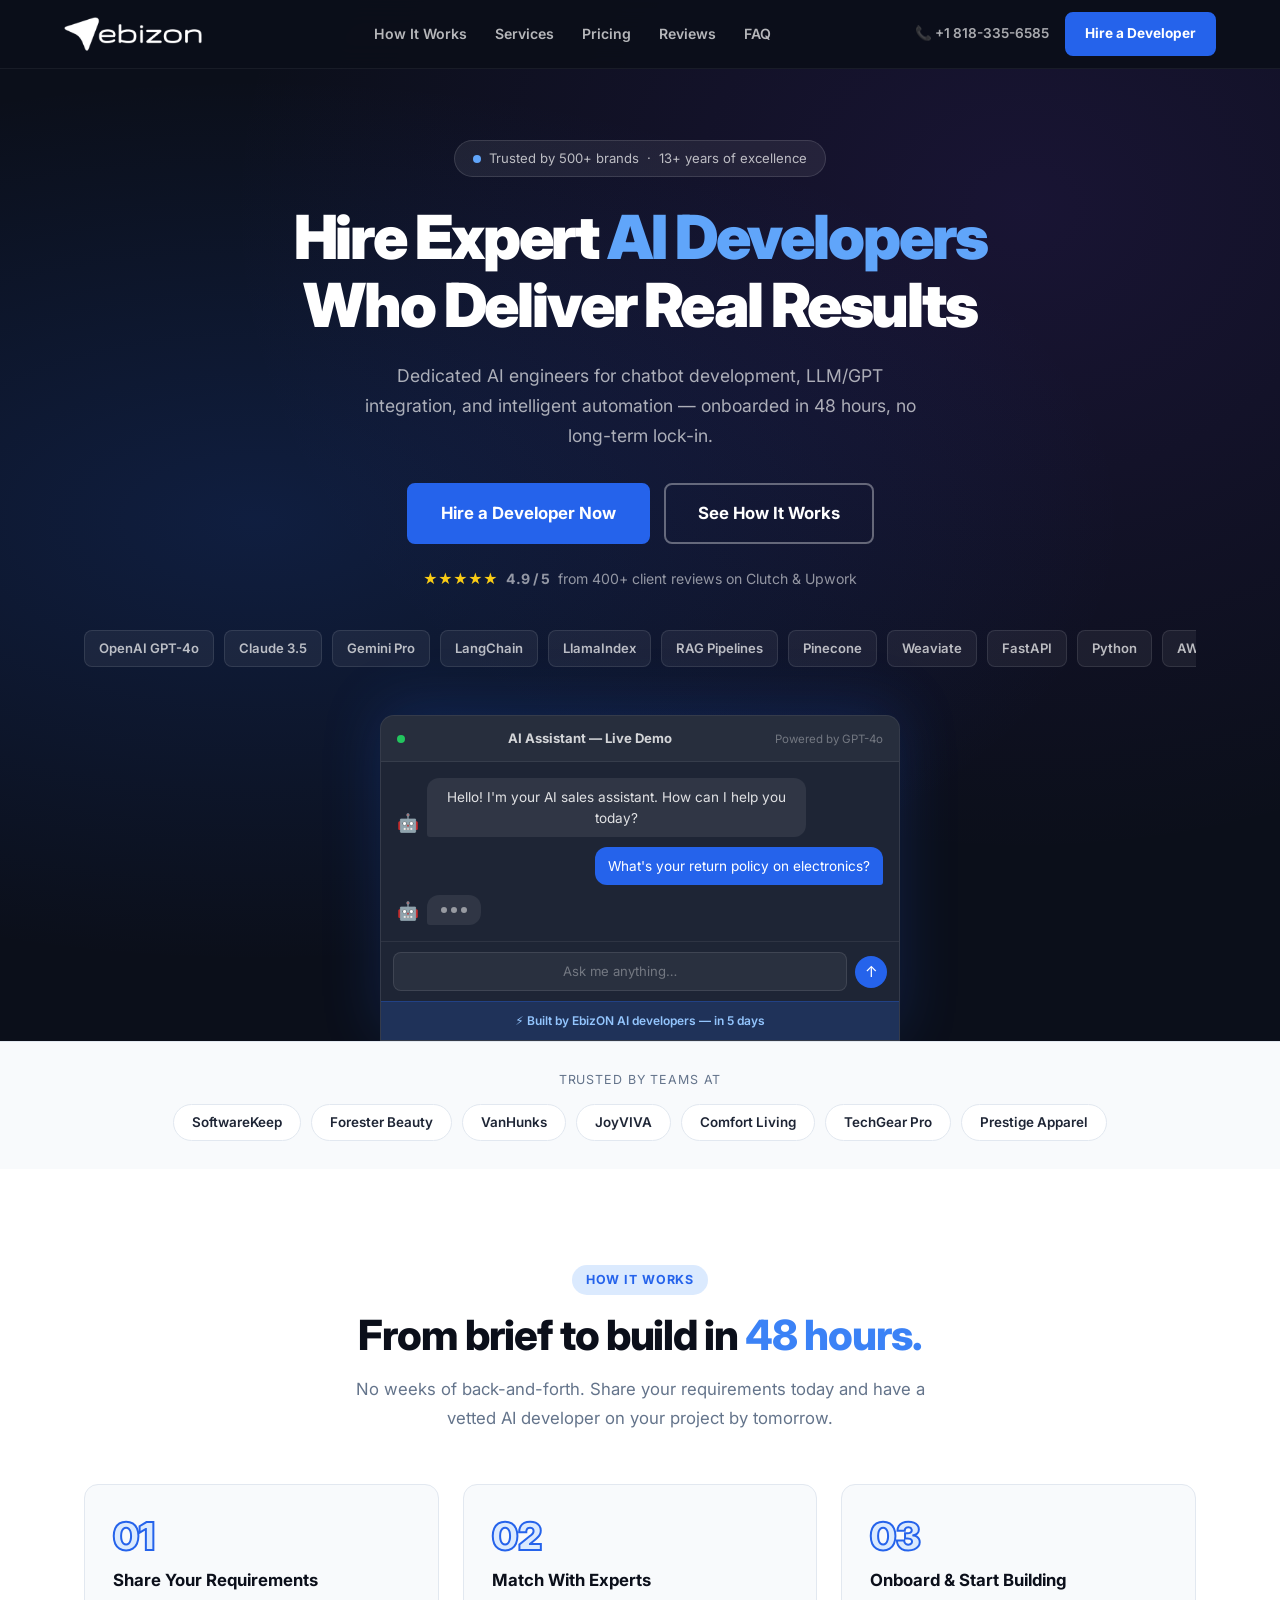
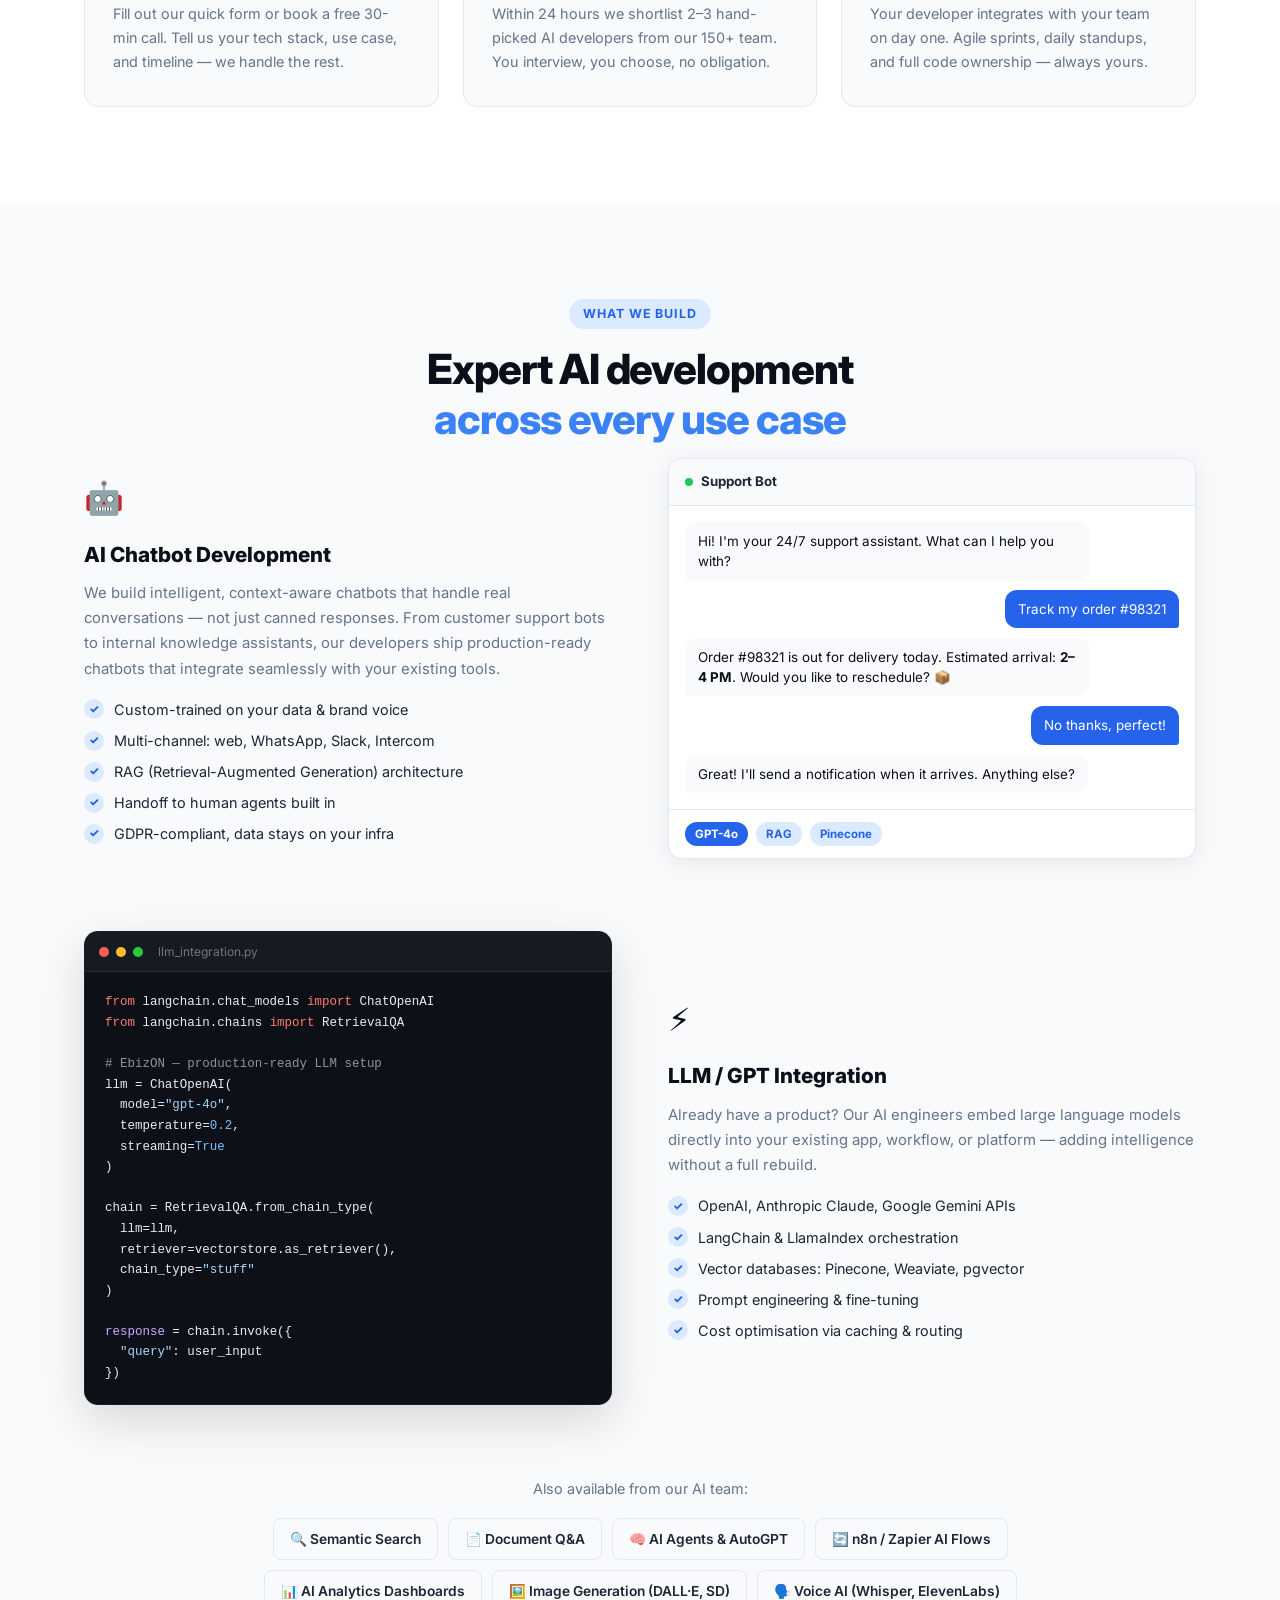
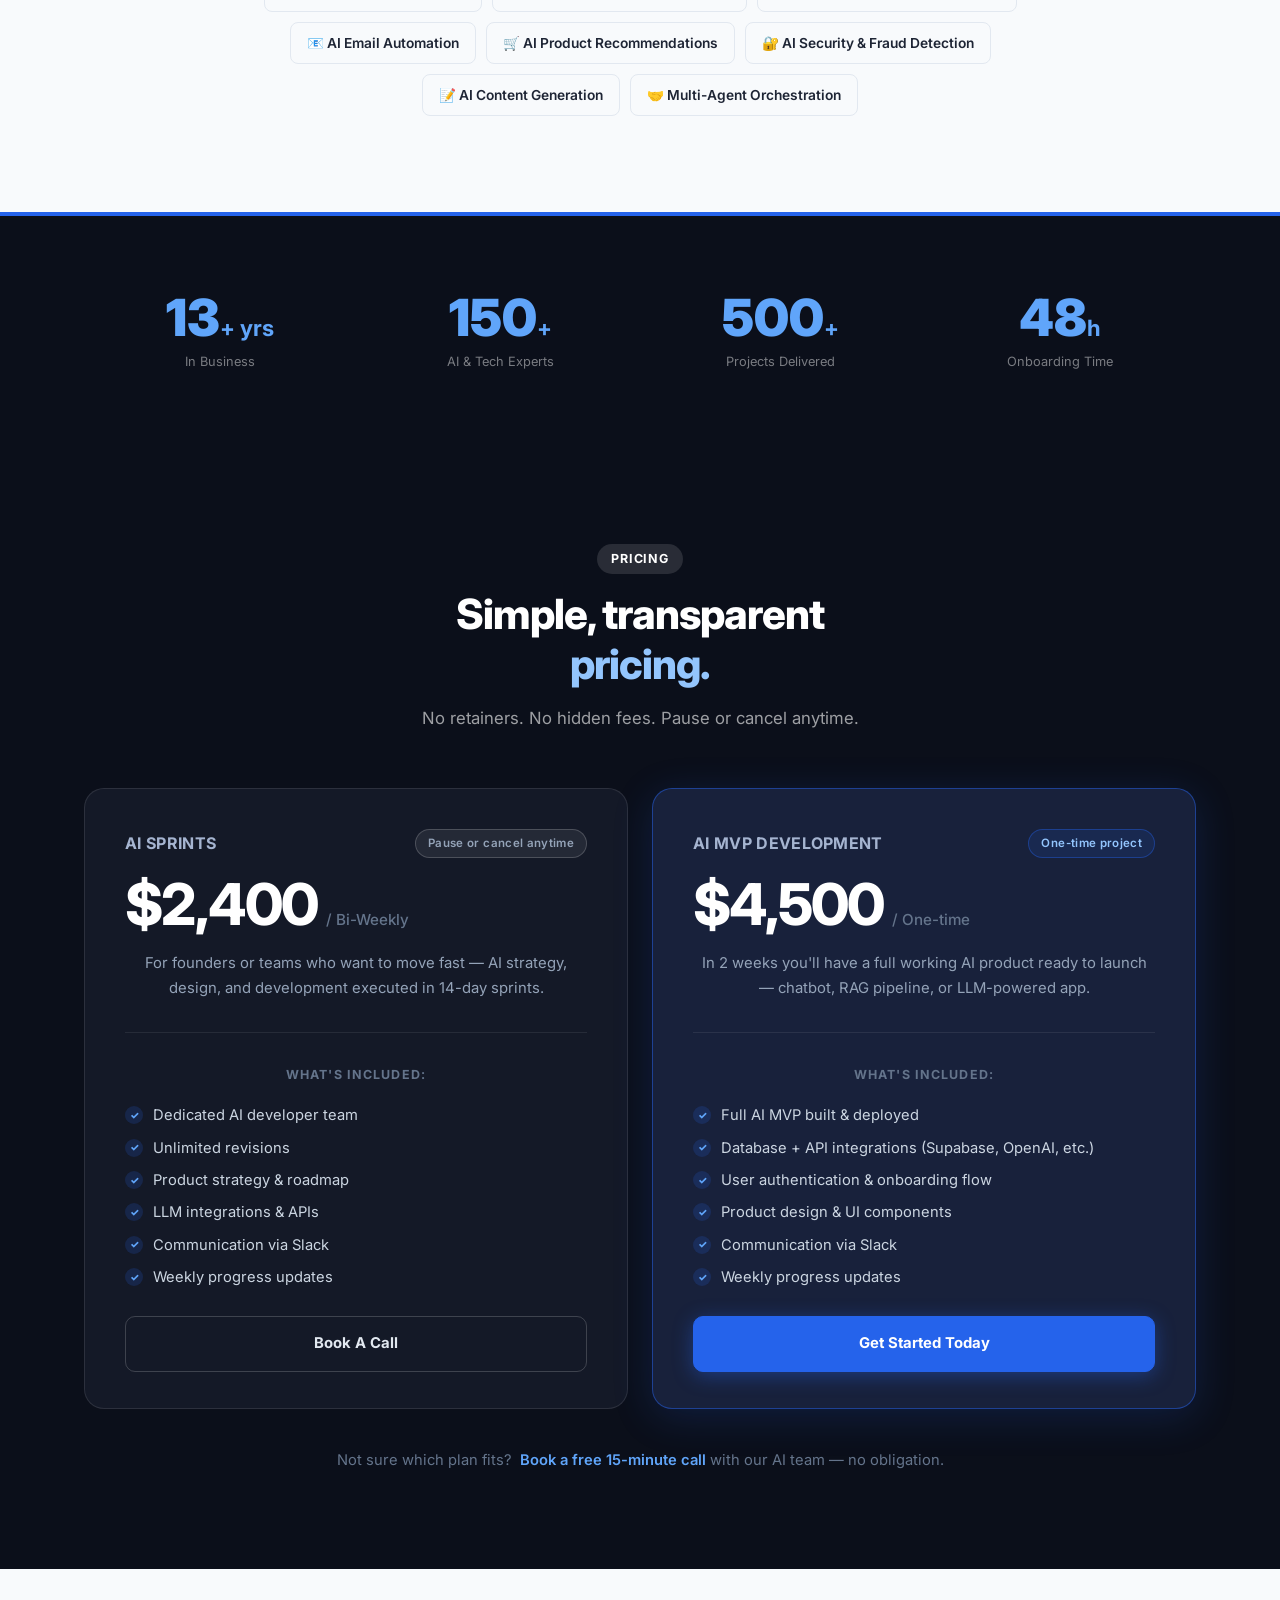
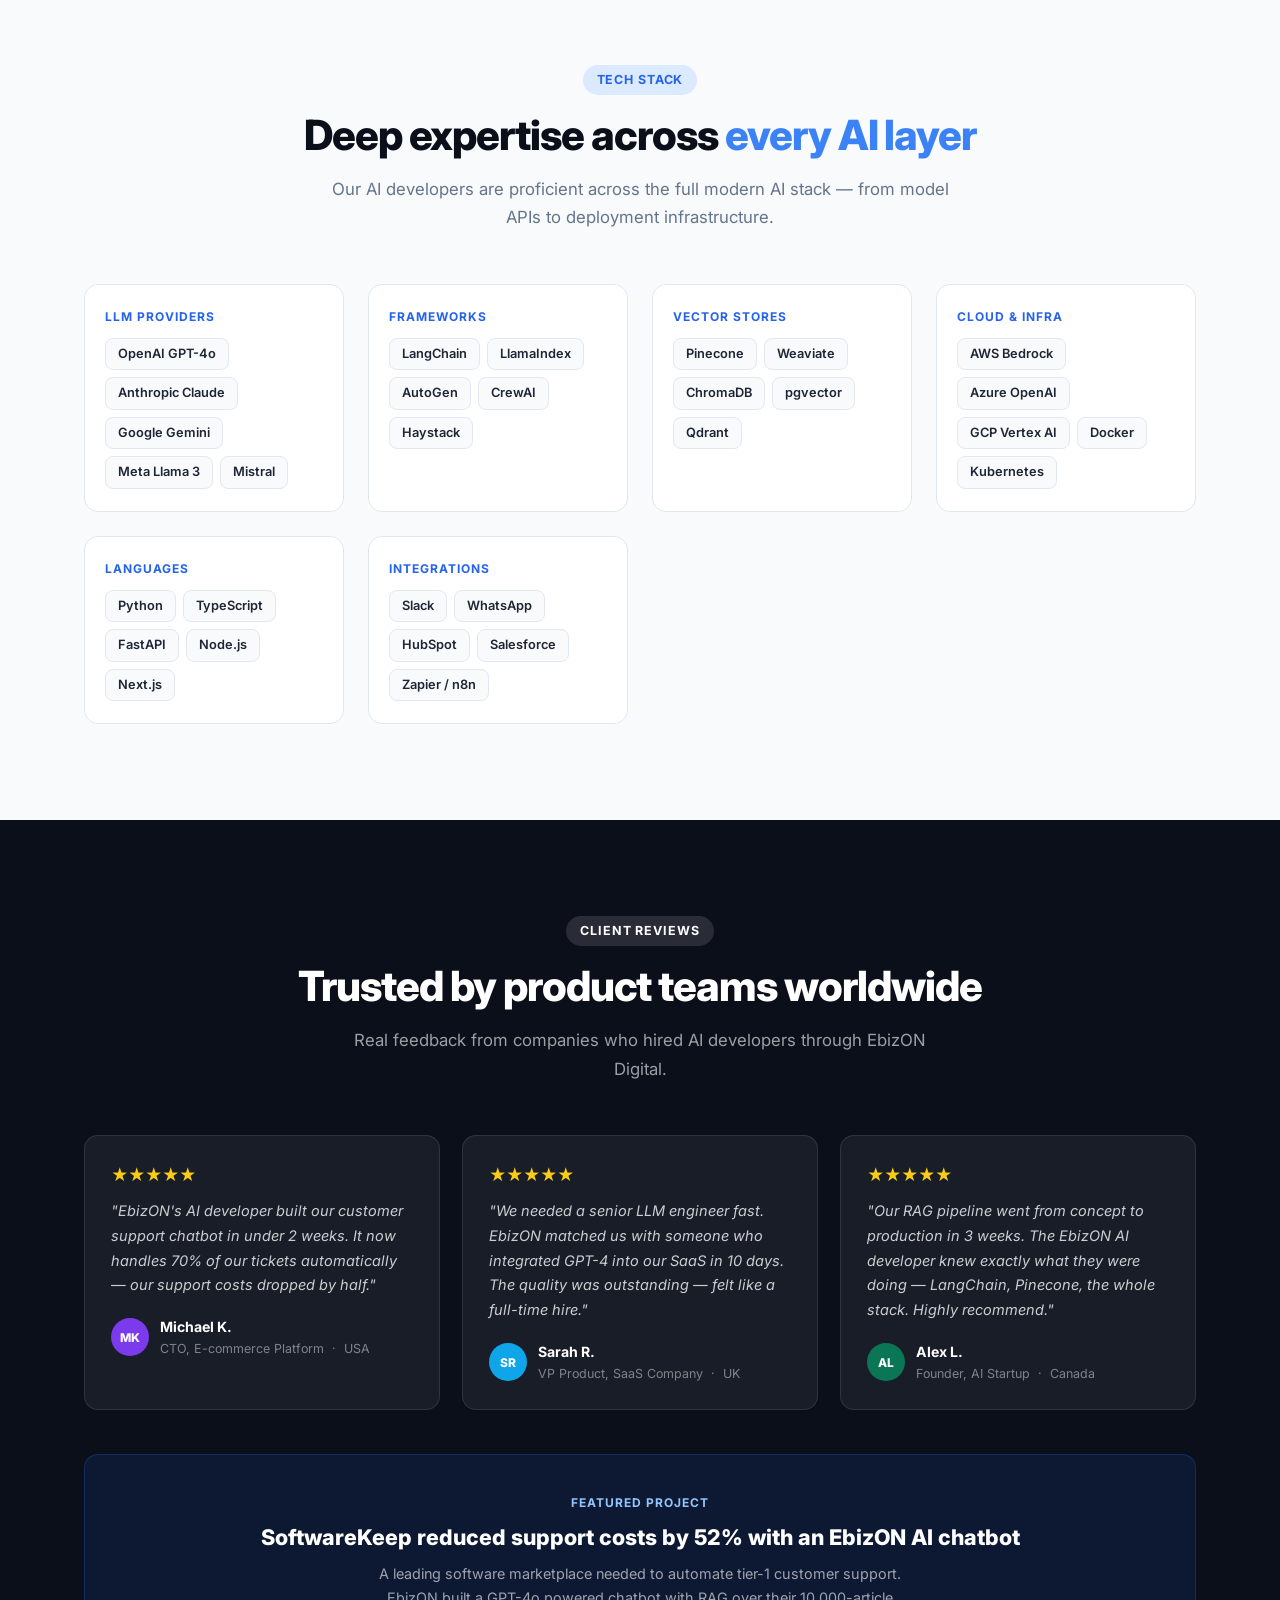
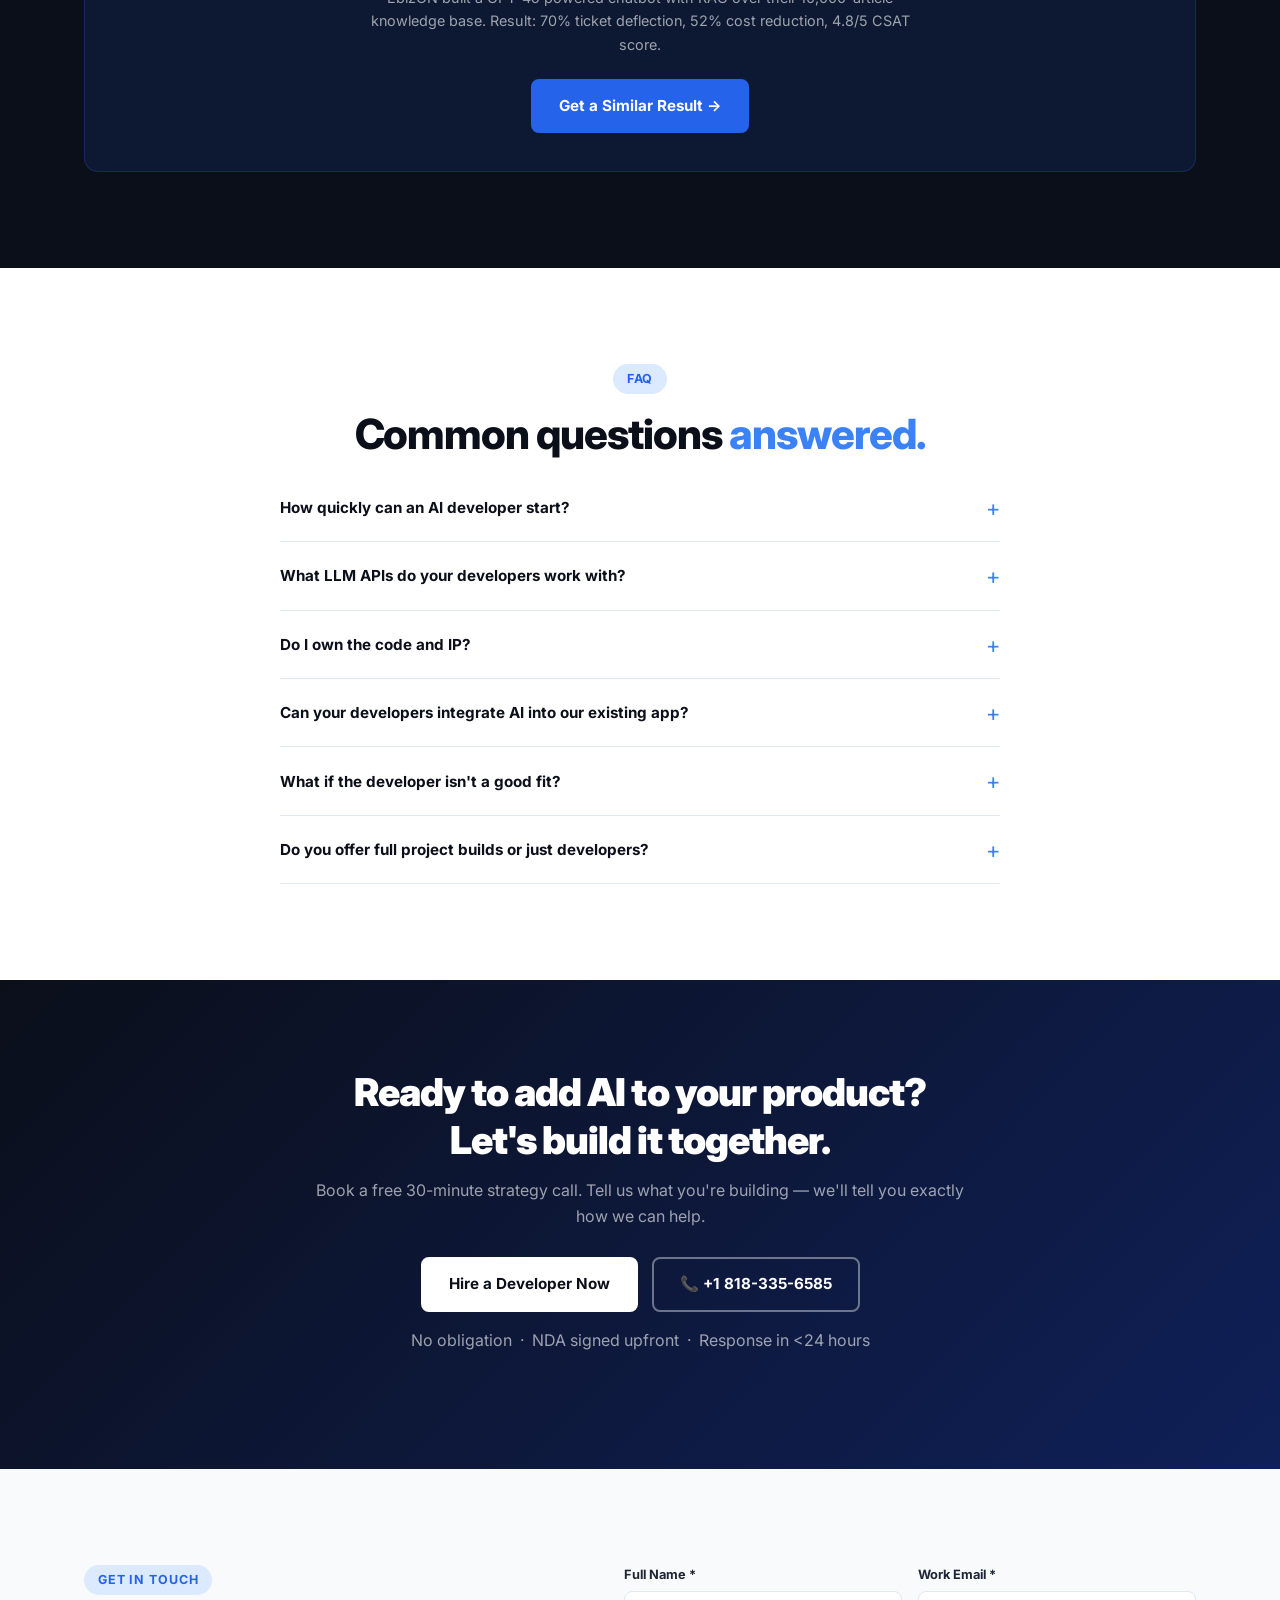
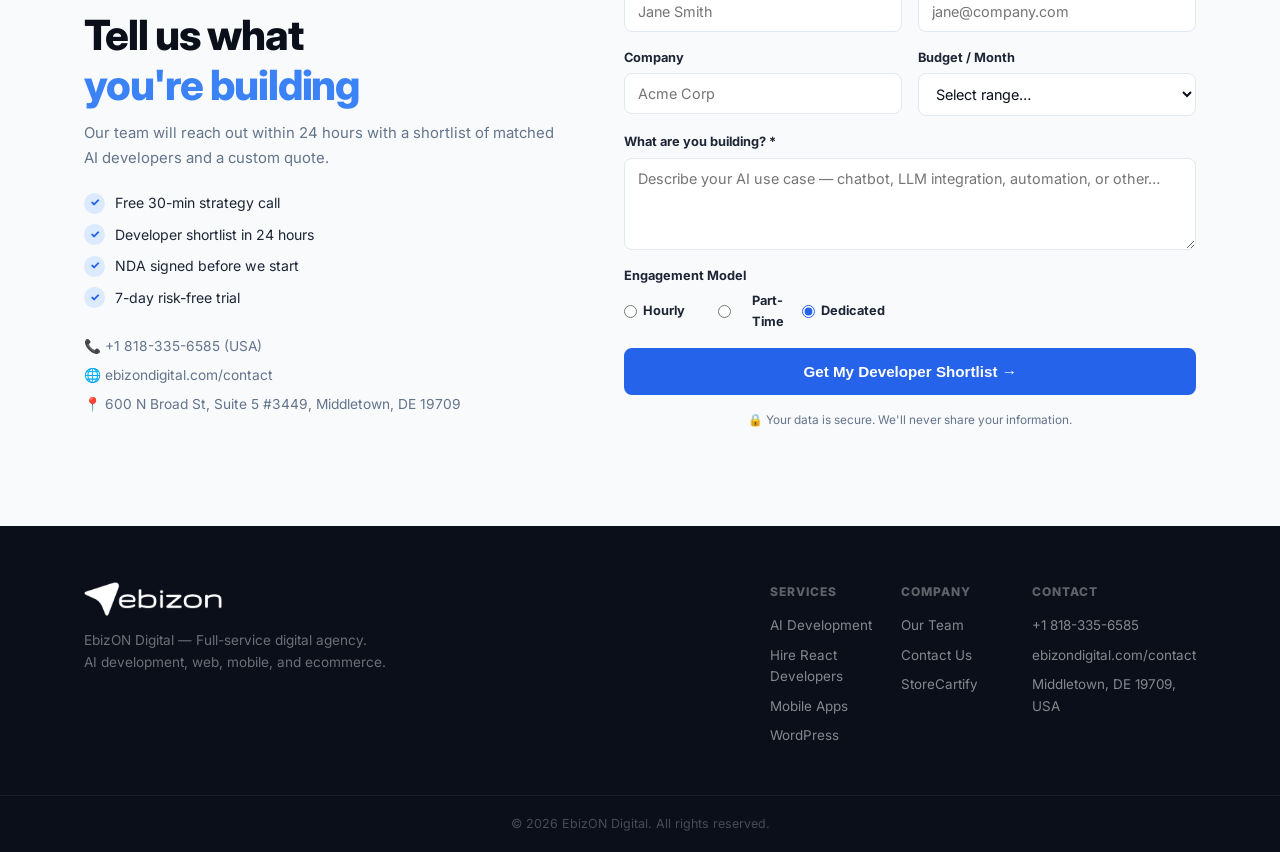
==== index.html @ eff64959 "first commit" ====
<!DOCTYPE html>
<html lang="en">
<head>

  <!-- Google Tag Manager -->
<script>(function(w,d,s,l,i){w[l]=w[l]||[];w[l].push({'gtm.start':
new Date().getTime(),event:'gtm.js'});var f=d.getElementsByTagName(s)[0],
j=d.createElement(s),dl=l!='dataLayer'?'&l='+l:'';j.async=true;j.src=
'https://www.googletagmanager.com/gtm.js?id='+i+dl;f.parentNode.insertBefore(j,f);
})(window,document,'script','dataLayer','GTM-TFRWGHP');</script>
<!-- End Google Tag Manager -->


  <meta charset="UTF-8" />
  <meta name="viewport" content="width=device-width, initial-scale=1.0" />
  <title>Hire AI Developer | EbizON Digital — Expert AI Chatbot & LLM Integration Teams</title>
  <meta name="description" content="Hire dedicated AI developers from EbizON Digital. Expert teams in AI chatbot development, LLM/GPT integration, OpenAI, Claude, and LangChain. 13+ years, 500+ projects." />
  <link rel="preconnect" href="https://fonts.googleapis.com" />
  <link rel="preconnect" href="https://fonts.gstatic.com" crossorigin />
  <link href="https://fonts.googleapis.com/css2?family=Inter:wght@400;500;600;700;800;900&display=swap" rel="stylesheet" />
  <link rel="stylesheet" href="style.css?v=5" />
</head>
<body>

  <!-- Google Tag Manager (noscript) -->
<noscript><iframe src="https://www.googletagmanager.com/ns.html?id=GTM-TFRWGHP"
height="0" width="0" style="display:none;visibility:hidden"></iframe></noscript>
<!-- End Google Tag Manager (noscript) -->

<!-- ══ NAVBAR ═══════════════════════════════════════════════════════════ -->
<header id="navbar">
  <div class="nav-inner">
    <a href="https://www.ebizondigital.com/" class="nav-logo">
      <img src="logo.webp" alt="EbizON Digital" class="logo-img logo-img-light" />
    </a>
    <nav id="navLinks" class="nav-links">
      <a href="#how-it-works">How It Works</a>
      <a href="#services">Services</a>
      <a href="#pricing">Pricing</a>
      <a href="#testimonials">Reviews</a>
      <a href="#faq">FAQ</a>
    </nav>
    <div class="nav-right">
      <a href="tel:+18183356585" class="nav-phone">📞 +1 818-335-6585</a>
      <a href="#contact" class="btn btn-primary btn-sm">Hire a Developer</a>
    </div>
    <button id="burger" class="burger" aria-label="Menu">
      <span></span><span></span><span></span>
    </button>
  </div>
</header>

<!-- ══ HERO ══════════════════════════════════════════════════════════════ -->
<section class="hero">
  <div class="hero-inner">
    <div class="eyebrow">
      <span class="eyebrow-dot"></span>
      Trusted by 500+ brands &nbsp;·&nbsp; 13+ years of excellence
    </div>
    <h1>Hire Expert <em>AI Developers</em><br>Who Deliver Real Results</h1>
    <p class="hero-sub">Dedicated AI engineers for chatbot development, LLM/GPT integration, and intelligent automation — onboarded in 48 hours, no long-term lock-in.</p>
    <div class="hero-ctas">
      <a href="#contact" class="btn btn-primary btn-lg">Hire a Developer Now</a>
      <a href="#how-it-works" class="btn btn-outline btn-lg">See How It Works</a>
    </div>
    <div class="hero-proof">
      <span class="stars">★★★★★</span>
      <strong>4.9 / 5</strong>
      <span>from 400+ client reviews on Clutch &amp; Upwork</span>
    </div>

    <!-- Tech stack ticker -->
    <div class="tech-ticker">
      <div class="ticker-track">
        <span class="tech-tag">OpenAI GPT-4o</span>
        <span class="tech-tag">Claude 3.5</span>
        <span class="tech-tag">Gemini Pro</span>
        <span class="tech-tag">LangChain</span>
        <span class="tech-tag">LlamaIndex</span>
        <span class="tech-tag">RAG Pipelines</span>
        <span class="tech-tag">Pinecone</span>
        <span class="tech-tag">Weaviate</span>
        <span class="tech-tag">FastAPI</span>
        <span class="tech-tag">Python</span>
        <span class="tech-tag">AWS Bedrock</span>
        <span class="tech-tag">Azure OpenAI</span>
        <!-- repeat -->
        <span class="tech-tag">OpenAI GPT-4o</span>
        <span class="tech-tag">Claude 3.5</span>
        <span class="tech-tag">Gemini Pro</span>
        <span class="tech-tag">LangChain</span>
        <span class="tech-tag">LlamaIndex</span>
        <span class="tech-tag">RAG Pipelines</span>
        <span class="tech-tag">Pinecone</span>
        <span class="tech-tag">Weaviate</span>
        <span class="tech-tag">FastAPI</span>
        <span class="tech-tag">Python</span>
        <span class="tech-tag">AWS Bedrock</span>
        <span class="tech-tag">Azure OpenAI</span>
      </div>
    </div>

    <!-- AI chat preview card -->
    <div class="hero-card-wrap">
      <div class="hero-card">
        <div class="card-header">
          <span class="card-dot online"></span>
          <span class="card-title">AI Assistant — Live Demo</span>
          <span class="card-status">Powered by GPT-4o</span>
        </div>
        <div class="card-msgs">
          <div class="msg bot">
            <div class="msg-av">🤖</div>
            <div class="msg-bubble">Hello! I'm your AI sales assistant. How can I help you today?</div>
          </div>
          <div class="msg user">
            <div class="msg-bubble">What's your return policy on electronics?</div>
          </div>
          <div class="msg bot">
            <div class="msg-av">🤖</div>
            <div class="msg-bubble typing">
              <span></span><span></span><span></span>
            </div>
          </div>
        </div>
        <div class="card-input">
          <div class="card-input-field">Ask me anything…</div>
          <button class="card-send">↑</button>
        </div>
        <div class="card-badge">⚡ Built by EbizON AI developers — in 5 days</div>
      </div>
    </div>
  </div>
</section>

<!-- ══ TRUST BAR ═════════════════════════════════════════════════════════ -->
<section class="trust-bar">
  <div class="trust-inner">
    <p class="trust-label">Trusted by teams at</p>
    <div class="trust-logos">
      <span class="logo-pill">SoftwareKeep</span>
      <span class="logo-pill">Forester Beauty</span>
      <span class="logo-pill">VanHunks</span>
      <span class="logo-pill">JoyVIVA</span>
      <span class="logo-pill">Comfort Living</span>
      <span class="logo-pill">TechGear Pro</span>
      <span class="logo-pill">Prestige Apparel</span>
    </div>
  </div>
</section>

<!-- ══ HOW IT WORKS ═══════════════════════════════════════════════════════ -->
<section class="section bg-white" id="how-it-works">
  <div class="section-inner">
    <span class="pill">How It Works</span>
    <h2>From brief to build in <em>48 hours.</em></h2>
    <p class="section-sub">No weeks of back-and-forth. Share your requirements today and have a vetted AI developer on your project by tomorrow.</p>
    <div class="steps">
      <div class="step-card">
        <div class="step-num">01</div>
        <h3>Share Your Requirements</h3>
        <p>Fill out our quick form or book a free 30-min call. Tell us your tech stack, use case, and timeline — we handle the rest.</p>
      </div>
      <div class="step-card">
        <div class="step-num">02</div>
        <h3>Match With Experts</h3>
        <p>Within 24 hours we shortlist 2–3 hand-picked AI developers from our 150+ team. You interview, you choose, no obligation.</p>
      </div>
      <div class="step-card">
        <div class="step-num">03</div>
        <h3>Onboard &amp; Start Building</h3>
        <p>Your developer integrates with your team on day one. Agile sprints, daily standups, and full code ownership — always yours.</p>
      </div>
    </div>
  </div>
</section>

<!-- ══ SERVICES ════════════════════════════════════════════════════════════ -->
<section class="section bg-gray" id="services">
  <div class="section-inner">
    <span class="pill">What We Build</span>
    <h2>Expert AI development<br><em>across every use case</em></h2>

    <!-- Service 1: Chatbot -->
    <div class="feat-split">
      <div class="feat-text">
        <div class="feat-icon-wrap">🤖</div>
        <h3>AI Chatbot Development</h3>
        <p>We build intelligent, context-aware chatbots that handle real conversations — not just canned responses. From customer support bots to internal knowledge assistants, our developers ship production-ready chatbots that integrate seamlessly with your existing tools.</p>
        <ul class="feat-list">
          <li>Custom-trained on your data &amp; brand voice</li>
          <li>Multi-channel: web, WhatsApp, Slack, Intercom</li>
          <li>RAG (Retrieval-Augmented Generation) architecture</li>
          <li>Handoff to human agents built in</li>
          <li>GDPR-compliant, data stays on your infra</li>
        </ul>
      </div>
      <div class="feat-visual">
        <div class="fv-chat">
          <div class="fv-chat-header">
            <span class="fv-online"></span> Support Bot
          </div>
          <div class="fv-chat-body">
            <div class="fv-msg bot-msg">Hi! I'm your 24/7 support assistant. What can I help you with?</div>
            <div class="fv-msg user-msg">Track my order #98321</div>
            <div class="fv-msg bot-msg">Order #98321 is out for delivery today. Estimated arrival: <strong>2–4 PM</strong>. Would you like to reschedule? 📦</div>
            <div class="fv-msg user-msg">No thanks, perfect!</div>
            <div class="fv-msg bot-msg">Great! I'll send a notification when it arrives. Anything else?</div>
          </div>
          <div class="fv-chat-tags">
            <span class="fv-tag blue">GPT-4o</span>
            <span class="fv-tag">RAG</span>
            <span class="fv-tag">Pinecone</span>
          </div>
        </div>
      </div>
    </div>

    <!-- Service 2: LLM Integration -->
    <div class="feat-split feat-split-rev">
      <div class="feat-visual">
        <div class="fv-code">
          <div class="fv-code-header">
            <span class="fv-dot r"></span>
            <span class="fv-dot y"></span>
            <span class="fv-dot g"></span>
            <span class="fv-code-file">llm_integration.py</span>
          </div>
          <pre class="fv-pre"><span class="tok-kw">from</span> langchain.chat_models <span class="tok-kw">import</span> ChatOpenAI
<span class="tok-kw">from</span> langchain.chains <span class="tok-kw">import</span> RetrievalQA

<span class="tok-cm"># EbizON — production-ready LLM setup</span>
llm = ChatOpenAI(
  model=<span class="tok-str">"gpt-4o"</span>,
  temperature=<span class="tok-num">0.2</span>,
  streaming=<span class="tok-bool">True</span>
)

chain = RetrievalQA.from_chain_type(
  llm=llm,
  retriever=vectorstore.as_retriever(),
  chain_type=<span class="tok-str">"stuff"</span>
)

<span class="tok-fn">response</span> = chain.invoke({
  <span class="tok-str">"query"</span>: user_input
})</pre>
        </div>
      </div>
      <div class="feat-text">
        <div class="feat-icon-wrap">⚡</div>
        <h3>LLM / GPT Integration</h3>
        <p>Already have a product? Our AI engineers embed large language models directly into your existing app, workflow, or platform — adding intelligence without a full rebuild.</p>
        <ul class="feat-list">
          <li>OpenAI, Anthropic Claude, Google Gemini APIs</li>
          <li>LangChain &amp; LlamaIndex orchestration</li>
          <li>Vector databases: Pinecone, Weaviate, pgvector</li>
          <li>Prompt engineering &amp; fine-tuning</li>
          <li>Cost optimisation via caching &amp; routing</li>
        </ul>
      </div>
    </div>

    <!-- Additional capabilities chips -->
    <div class="section-inner-narrow" style="text-align:center;margin-top:16px;">
      <p style="color:var(--muted);font-size:.9rem;margin-bottom:18px;">Also available from our AI team:</p>
      <div class="chips">
        <span class="chip">🔍 Semantic Search</span>
        <span class="chip">📄 Document Q&amp;A</span>
        <span class="chip">🧠 AI Agents &amp; AutoGPT</span>
        <span class="chip">🔄 n8n / Zapier AI Flows</span>
        <span class="chip">📊 AI Analytics Dashboards</span>
        <span class="chip">🖼️ Image Generation (DALL·E, SD)</span>
        <span class="chip">🗣️ Voice AI (Whisper, ElevenLabs)</span>
        <span class="chip">📧 AI Email Automation</span>
        <span class="chip">🛒 AI Product Recommendations</span>
        <span class="chip">🔐 AI Security &amp; Fraud Detection</span>
        <span class="chip">📝 AI Content Generation</span>
        <span class="chip">🤝 Multi-Agent Orchestration</span>
      </div>
    </div>
  </div>
</section>

<!-- ══ STATS ══════════════════════════════════════════════════════════════ -->
<section class="stats-band">
  <div class="stats-inner">
    <div class="stat-item">
      <span class="stat-n" data-target="13">0</span><span class="stat-s">+ yrs</span>
      <span class="stat-l">In Business</span>
    </div>
    <div class="stat-item">
      <span class="stat-n" data-target="150">0</span><span class="stat-s">+</span>
      <span class="stat-l">AI &amp; Tech Experts</span>
    </div>
    <div class="stat-item">
      <span class="stat-n" data-target="500">0</span><span class="stat-s">+</span>
      <span class="stat-l">Projects Delivered</span>
    </div>
    <div class="stat-item">
      <span class="stat-n" data-target="48">0</span><span class="stat-s">h</span>
      <span class="stat-l">Onboarding Time</span>
    </div>
  </div>
</section>

<!-- ══ PRICING ══════════════════════════════════════════════════════════════ -->
<section class="section bg-dark" id="pricing">
  <div class="section-inner">
    <span class="pill pill-dark">Pricing</span>
    <h2 class="light">Simple, transparent<br><em>pricing.</em></h2>
    <p class="section-sub light">No retainers. No hidden fees. Pause or cancel anytime.</p>

    <div class="creme-pricing">

      <!-- Card 1: Sprints -->
      <div class="creme-card">
        <div class="creme-card-top">
          <div class="creme-plan-meta">
            <span class="creme-plan-name">AI Sprints</span>
            <span class="creme-pause-badge">Pause or cancel anytime</span>
          </div>
          <div class="creme-price-row">
            <span class="creme-price">$2,400</span>
            <span class="creme-period">/ Bi-Weekly</span>
          </div>
          <p class="creme-desc">For founders or teams who want to move fast — AI strategy, design, and development executed in 14-day sprints.</p>
        </div>
        <div class="creme-divider"></div>
        <div class="creme-card-bottom">
          <p class="creme-includes">What's included:</p>
          <ul class="creme-perks">
            <li>Dedicated AI developer team</li>
            <li>Unlimited revisions</li>
            <li>Product strategy &amp; roadmap</li>
            <li>LLM integrations &amp; APIs</li>
            <li>Communication via Slack</li>
            <li>Weekly progress updates</li>
          </ul>
          <a href="#contact" class="creme-btn">Book A Call</a>
        </div>
      </div>

      <!-- Card 2: MVP Development -->
      <div class="creme-card creme-card-featured">
        <div class="creme-card-top">
          <div class="creme-plan-meta">
            <span class="creme-plan-name">AI MVP Development</span>
            <span class="creme-pause-badge creme-pause-light">One-time project</span>
          </div>
          <div class="creme-price-row">
            <span class="creme-price">$4,500</span>
            <span class="creme-period">/ One-time</span>
          </div>
          <p class="creme-desc">In 2 weeks you'll have a full working AI product ready to launch — chatbot, RAG pipeline, or LLM-powered app.</p>
        </div>
        <div class="creme-divider"></div>
        <div class="creme-card-bottom">
          <p class="creme-includes">What's included:</p>
          <ul class="creme-perks">
            <li>Full AI MVP built &amp; deployed</li>
            <li>Database + API integrations (Supabase, OpenAI, etc.)</li>
            <li>User authentication &amp; onboarding flow</li>
            <li>Product design &amp; UI components</li>
            <li>Communication via Slack</li>
            <li>Weekly progress updates</li>
          </ul>
          <a href="#contact" class="creme-btn creme-btn-primary">Get Started Today</a>
        </div>
      </div>

    </div>

    <!-- Free call CTA -->
    <div class="creme-consult">
      <p>Not sure which plan fits? &nbsp;<a href="#contact">Book a free 15-minute call</a> with our AI team — no obligation.</p>
    </div>
  </div>
</section>

<!-- ══ TECH STACK ══════════════════════════════════════════════════════════ -->
<section class="section bg-gray">
  <div class="section-inner">
    <span class="pill">Tech Stack</span>
    <h2>Deep expertise across <em>every AI layer</em></h2>
    <p class="section-sub">Our AI developers are proficient across the full modern AI stack — from model APIs to deployment infrastructure.</p>
    <div class="stack-grid">
      <div class="stack-group">
        <div class="stack-label">LLM Providers</div>
        <div class="stack-tags">
          <span class="stack-tag">OpenAI GPT-4o</span>
          <span class="stack-tag">Anthropic Claude</span>
          <span class="stack-tag">Google Gemini</span>
          <span class="stack-tag">Meta Llama 3</span>
          <span class="stack-tag">Mistral</span>
        </div>
      </div>
      <div class="stack-group">
        <div class="stack-label">Frameworks</div>
        <div class="stack-tags">
          <span class="stack-tag">LangChain</span>
          <span class="stack-tag">LlamaIndex</span>
          <span class="stack-tag">AutoGen</span>
          <span class="stack-tag">CrewAI</span>
          <span class="stack-tag">Haystack</span>
        </div>
      </div>
      <div class="stack-group">
        <div class="stack-label">Vector Stores</div>
        <div class="stack-tags">
          <span class="stack-tag">Pinecone</span>
          <span class="stack-tag">Weaviate</span>
          <span class="stack-tag">ChromaDB</span>
          <span class="stack-tag">pgvector</span>
          <span class="stack-tag">Qdrant</span>
        </div>
      </div>
      <div class="stack-group">
        <div class="stack-label">Cloud & Infra</div>
        <div class="stack-tags">
          <span class="stack-tag">AWS Bedrock</span>
          <span class="stack-tag">Azure OpenAI</span>
          <span class="stack-tag">GCP Vertex AI</span>
          <span class="stack-tag">Docker</span>
          <span class="stack-tag">Kubernetes</span>
        </div>
      </div>
      <div class="stack-group">
        <div class="stack-label">Languages</div>
        <div class="stack-tags">
          <span class="stack-tag">Python</span>
          <span class="stack-tag">TypeScript</span>
          <span class="stack-tag">FastAPI</span>
          <span class="stack-tag">Node.js</span>
          <span class="stack-tag">Next.js</span>
        </div>
      </div>
      <div class="stack-group">
        <div class="stack-label">Integrations</div>
        <div class="stack-tags">
          <span class="stack-tag">Slack</span>
          <span class="stack-tag">WhatsApp</span>
          <span class="stack-tag">HubSpot</span>
          <span class="stack-tag">Salesforce</span>
          <span class="stack-tag">Zapier / n8n</span>
        </div>
      </div>
    </div>
  </div>
</section>

<!-- ══ TESTIMONIALS ════════════════════════════════════════════════════════ -->
<section class="section bg-dark" id="testimonials">
  <div class="section-inner">
    <span class="pill pill-dark">Client Reviews</span>
    <h2 class="light">Trusted by product teams worldwide</h2>
    <p class="section-sub light">Real feedback from companies who hired AI developers through EbizON Digital.</p>

    <div class="testis">
      <div class="testi-card">
        <div class="testi-stars">★★★★★</div>
        <p>"EbizON's AI developer built our customer support chatbot in under 2 weeks. It now handles 70% of our tickets automatically — our support costs dropped by half."</p>
        <div class="testi-author">
          <div class="testi-av" style="background:#7c3aed">MK</div>
          <div>
            <strong>Michael K.</strong>
            <span>CTO, E-commerce Platform &nbsp;·&nbsp; USA</span>
          </div>
        </div>
      </div>
      <div class="testi-card">
        <div class="testi-stars">★★★★★</div>
        <p>"We needed a senior LLM engineer fast. EbizON matched us with someone who integrated GPT-4 into our SaaS in 10 days. The quality was outstanding — felt like a full-time hire."</p>
        <div class="testi-author">
          <div class="testi-av" style="background:#0ea5e9">SR</div>
          <div>
            <strong>Sarah R.</strong>
            <span>VP Product, SaaS Company &nbsp;·&nbsp; UK</span>
          </div>
        </div>
      </div>
      <div class="testi-card">
        <div class="testi-stars">★★★★★</div>
        <p>"Our RAG pipeline went from concept to production in 3 weeks. The EbizON AI developer knew exactly what they were doing — LangChain, Pinecone, the whole stack. Highly recommend."</p>
        <div class="testi-author">
          <div class="testi-av" style="background:#0a7655">AL</div>
          <div>
            <strong>Alex L.</strong>
            <span>Founder, AI Startup &nbsp;·&nbsp; Canada</span>
          </div>
        </div>
      </div>
    </div>

    <!-- Case study -->
    <div class="case-study">
      <div class="case-label">Featured Project</div>
      <h3>SoftwareKeep reduced support costs by 52% with an EbizON AI chatbot</h3>
      <p>A leading software marketplace needed to automate tier-1 customer support. EbizON built a GPT-4o powered chatbot with RAG over their 10,000-article knowledge base. Result: 70% ticket deflection, 52% cost reduction, 4.8/5 CSAT score.</p>
      <a href="#contact" class="btn btn-primary">Get a Similar Result →</a>
    </div>
  </div>
</section>

<!-- ══ FAQ ════════════════════════════════════════════════════════════════ -->
<section class="section bg-white" id="faq">
  <div class="section-inner faq-wrap">
    <span class="pill">FAQ</span>
    <h2>Common questions <em>answered.</em></h2>
    <div class="faq-list">
      <div class="faq-item">
        <button class="faq-q" onclick="toggleFaq(this)">How quickly can an AI developer start?<span class="faq-ico">+</span></button>
        <div class="faq-a"><p>Most clients have a developer matched and onboarded within 24–48 hours. We shortlist candidates, you do a quick interview, and work starts immediately after. No lengthy procurement process.</p></div>
      </div>
      <div class="faq-item">
        <button class="faq-q" onclick="toggleFaq(this)">What LLM APIs do your developers work with?<span class="faq-ico">+</span></button>
        <div class="faq-a"><p>Our AI engineers are proficient with OpenAI (GPT-4o, GPT-4 Turbo), Anthropic Claude, Google Gemini, Meta Llama 3, and Mistral. We also handle self-hosted open-source models if you need to keep everything on-prem.</p></div>
      </div>
      <div class="faq-item">
        <button class="faq-q" onclick="toggleFaq(this)">Do I own the code and IP?<span class="faq-ico">+</span></button>
        <div class="faq-a"><p>100% yes. All code, models, and intellectual property belong to you from day one. We sign an NDA and IP assignment agreement before any work begins. Your data and codebase never leave your infrastructure unless you explicitly choose cloud hosting.</p></div>
      </div>
      <div class="faq-item">
        <button class="faq-q" onclick="toggleFaq(this)">Can your developers integrate AI into our existing app?<span class="faq-ico">+</span></button>
        <div class="faq-a"><p>Absolutely. Most of our projects are integrations, not greenfield builds. Our engineers work with existing codebases across Python, Node.js, TypeScript, PHP, and more — adding AI capabilities via APIs, microservices, or embedded SDKs.</p></div>
      </div>
      <div class="faq-item">
        <button class="faq-q" onclick="toggleFaq(this)">What if the developer isn't a good fit?<span class="faq-ico">+</span></button>
        <div class="faq-a"><p>We offer a 7-day risk-free trial. If you're not 100% satisfied, we replace the developer at no extra cost — or issue a full refund. We've done this for 13+ years and our 4.9/5 rating speaks for itself.</p></div>
      </div>
      <div class="faq-item">
        <button class="faq-q" onclick="toggleFaq(this)">Do you offer full project builds or just developers?<span class="faq-ico">+</span></button>
        <div class="faq-a"><p>Both. You can hire individual AI developers to augment your team, or hand the entire project to us — we'll provide a full team including AI engineers, a project manager, and QA. Visit <a href="https://www.ebizondigital.com/" style="color:var(--blue)">ebizondigital.com</a> for full-project services.</p></div>
      </div>
    </div>
  </div>
</section>

<!-- ══ CTA BAND ══════════════════════════════════════════════════════════ -->
<section class="cta-band">
  <div class="cta-inner">
    <h2>Ready to add AI to your product?<br>Let's build it together.</h2>
    <p>Book a free 30-minute strategy call. Tell us what you're building — we'll tell you exactly how we can help.</p>
    <div class="cta-btns">
      <a href="#contact" class="btn btn-white">Hire a Developer Now</a>
      <a href="tel:+18183356585" class="btn btn-white-outline">📞 +1 818-335-6585</a>
    </div>
    <p class="cta-fine">No obligation &nbsp;·&nbsp; NDA signed upfront &nbsp;·&nbsp; Response in &lt;24 hours</p>
  </div>
</section>

<!-- ══ CONTACT ════════════════════════════════════════════════════════════ -->
<section class="section bg-gray" id="contact">
  <div class="section-inner contact-wrap">
    <div class="contact-left">
      <span class="pill">Get in Touch</span>
      <h2>Tell us what<br><em>you're building</em></h2>
      <p>Our team will reach out within 24 hours with a shortlist of matched AI developers and a custom quote.</p>
      <div class="bullets">
        <div class="bullet"><div class="bullet-icon">✓</div>Free 30-min strategy call</div>
        <div class="bullet"><div class="bullet-icon">✓</div>Developer shortlist in 24 hours</div>
        <div class="bullet"><div class="bullet-icon">✓</div>NDA signed before we start</div>
        <div class="bullet"><div class="bullet-icon">✓</div>7-day risk-free trial</div>
      </div>
      <div class="contact-links">
        <a href="tel:+18183356585">📞 +1 818-335-6585 (USA)</a>
        <a href="https://www.ebizondigital.com/contact/">🌐 ebizondigital.com/contact</a>
        <a href="#">📍 600 N Broad St, Suite 5 #3449, Middletown, DE 19709</a>
      </div>
    </div>
    <div class="contact-right">
         <form action="https://www.getdrip.com/forms/764167327/submissions" method="post" data-drip-embedded-form="764167327" id="drip-ef-764167327" class="contact-form">
        <div class="form-row">
          <div class="field"><label>Full Name *</label><input id="drip-full-name" name="fields[full_name]" type="text" placeholder="Jane Smith" required /></div>
          <div class="field"><label>Work Email *</label><input id="drip-email" name="fields[email]" type="email" placeholder="jane@company.com" required /></div>
        </div>
        <div class="form-row">
          <div class="field"><label>Company</label><input id="drip-company" name="fields[company]" type="text" placeholder="Acme Corp" /></div>
          <div class="field"><label>Budget / Month</label>
            <select id="drip-budget-range" name="fields[budget_range]">
              <option value="">Select range…</option>
              <option>Under $1,000</option>
              <option>$1,000 – $3,000</option>
              <option>$3,000 – $10,000</option>
              <option>$10,000+</option>
              <option>Prefer to discuss</option>
            </select>
          </div>
        </div>
        <div class="field">
          <label>What are you building? *</label>
          <textarea id="drip-what-are-you-building" name="fields[what_are_you_building]" rows="4" placeholder="Describe your AI use case — chatbot, LLM integration, automation, or other…" required></textarea>
        </div>
        <div class="field">
          <label>Engagement Model</label>
          <div class="radio-group">
            <label class="radio-opt"> <input type="radio" id="67873" name="fields[engagement_model]" value="Hourly"> Hourly</label>
            <label class="radio-opt"><input type="radio" id="67874" name="fields[engagement_model]" value="Part-Time"> Part-Time</label>
            <label class="radio-opt"><input type="radio" id="67875" name="fields[engagement_model]" value="Dedicated" checked /> Dedicated</label>
          </div>
        </div>
        <input type="submit" class="btn btn-primary btn-full" value="Get My Developer Shortlist →" data-drip-attribute="sign-up-button" />
        <p class="form-note">🔒 Your data is secure. We'll never share your information.</p>
      </form>
    </div>
  </div>
</section>

<!-- ══ FOOTER ══════════════════════════════════════════════════════════════ -->
<footer class="footer">
  <div class="foot-inner">
    <div class="foot-brand">
      <img src="logo.webp" alt="EbizON Digital" class="logo-img logo-img-light" />
      <p>EbizON Digital — Full-service digital agency.<br>AI development, web, mobile, and ecommerce.</p>
    </div>
    <div class="foot-links">
      <div class="foot-col">
        <div class="foot-col-title">Services</div>
        <a href="https://www.ebizondigital.com/technology/ai/">AI Development</a>
        <a href="https://www.ebizondigital.com/hire-react-developer/">Hire React Developers</a>
        <a href="https://www.ebizondigital.com/mobile-app-developement-services/">Mobile Apps</a>
        <a href="https://www.ebizondigital.com/wordpress-developement-servicess/">WordPress</a>
      </div>
      <div class="foot-col">
        <div class="foot-col-title">Company</div>
        <a href="https://www.ebizondigital.com/our-team-2/">Our Team</a>
        <a href="https://www.ebizondigital.com/contact/">Contact Us</a>
        <a href="https://storecartify.com/">StoreCartify</a>
      </div>
      <div class="foot-col">
        <div class="foot-col-title">Contact</div>
        <a href="tel:+18183356585">+1 818-335-6585</a>
        <a href="https://www.ebizondigital.com/contact/">ebizondigital.com/contact</a>
        <a href="#">Middletown, DE 19709, USA</a>
      </div>
    </div>
  </div>
  <div class="foot-bottom">
    <p>© 2026 EbizON Digital. All rights reserved.</p>
  </div>
</footer>

<!-- Back to top -->
<button id="backTop" title="Back to top">↑</button>

<!-- Toast -->
<div id="toast">✅ Thanks! We'll be in touch within 24 hours.</div>

<script src="script.js"></script>
</body>
</html>
---- style.css ----
/* ══════════════════════════════════════════════════════════════════
   EbizON Digital — Hire AI Developer Landing Page
   Colour palette: deep navy + electric blue (logo shown as brand mark)
   ══════════════════════════════════════════════════════════════════ */

/* ── Tokens ─────────────────────────────────────────────────────── */
:root {
  --ink:        #0b0f1a;
  --ink-2:      #1e2535;
  --muted:      #64748b;
  --border:     #e2e8f0;
  --surface:    #ffffff;
  --gray-bg:    #f8fafc;
  --blue:       #2563eb;
  --blue-d:     #1d4ed8;
  --blue-l:     #dbeafe;
  --blue-m:     #3b82f6;
  /* amber tokens kept so amber-specific rules still compile cleanly */
  --amber:      #fabc12;
  --amber-d:    #d99f0d;
  --amber-dd:   #a87a08;
  --amber-l:    #fef9e0;
  --dark:       #0b0f1a;
  --radius-sm:  8px;
  --radius:     14px;
  --radius-lg:  22px;
  --shadow:     0 4px 24px rgba(0,0,0,.08);
  --shadow-lg:  0 16px 48px rgba(0,0,0,.14);
  --t:          .2s ease;
}

/* ── Reset ──────────────────────────────────────────────────────── */
*, *::before, *::after { box-sizing: border-box; margin: 0; padding: 0; }
html { scroll-behavior: smooth; }
body {
  font-family: 'Inter', system-ui, sans-serif;
  color: var(--ink);
  background: var(--surface);
  line-height: 1.6;
  -webkit-font-smoothing: antialiased;
}
a { text-decoration: none; color: inherit; }
img { max-width: 100%; display: block; }
button { font-family: inherit; cursor: pointer; }

/* ── Shared buttons ─────────────────────────────────────────────── */
.btn {
  display: inline-flex; align-items: center; gap: 7px;
  padding: 13px 26px;
  border-radius: var(--radius-sm);
  font-weight: 700; font-size: .95rem;
  text-decoration: none !important;
  transition: var(--t);
  border: 2px solid transparent;
  white-space: nowrap;
}
.btn-lg  { padding: 15px 32px; font-size: 1.05rem; }
.btn-sm  { padding: 9px 18px;  font-size: .85rem; }
.btn-full { width: 100%; justify-content: center; }

.btn-primary   { background: var(--blue);  border-color: var(--blue);  color: #fff !important; }
.btn-primary:hover { background: var(--blue-d); border-color: var(--blue-d); }

.btn-outline   { background: transparent; border-color: rgba(255,255,255,.35); color: #fff !important; }
.btn-outline:hover { border-color: #fff; background: rgba(255,255,255,.08); }

.btn-white     { background: #fff; border-color: #fff; color: var(--ink) !important; }
.btn-white:hover { background: var(--blue-l); }

.btn-white-outline { background: transparent; border-color: rgba(255,255,255,.4); color: #fff !important; }
.btn-white-outline:hover { background: rgba(255,255,255,.1); }

/* ── Shared section ─────────────────────────────────────────────── */
.section { padding: 96px 0; }
.bg-white { background: var(--surface); }
.bg-gray  { background: var(--gray-bg); }
.bg-dark  { background: var(--dark); }

.section-inner {
  max-width: 1160px;
  margin: 0 auto;
  padding: 0 24px;
  text-align: center;
}
.section-inner-narrow { max-width: 880px; margin: 0 auto; padding: 0 24px; }

.pill {
  display: inline-block;
  background: var(--blue-l);
  color: var(--blue);
  font-size: .78rem; font-weight: 700;
  letter-spacing: .07em; text-transform: uppercase;
  padding: 5px 14px; border-radius: 99px;
  margin-bottom: 16px;
}
.pill-dark { background: rgba(255,255,255,.12); color: #fff; }

h2 {
  font-size: clamp(1.7rem, 3.5vw, 2.6rem);
  font-weight: 800; line-height: 1.2;
  letter-spacing: -.025em;
  margin-bottom: 14px;
}
h2 em { color: var(--blue-m); font-style: normal; }
h2.light { color: #fff; }
h2.light em { color: #93c5fd; }

.section-sub {
  font-size: 1.05rem; color: var(--muted);
  max-width: 620px; margin: 0 auto 52px; line-height: 1.7;
}
.section-sub.light { color: rgba(255,255,255,.6); }

/* ── Navbar ─────────────────────────────────────────────────────── */
#navbar {
  position: fixed; top: 0; left: 0; right: 0; z-index: 100;
  background: rgba(11,15,26,.92);
  backdrop-filter: blur(14px);
  border-bottom: 1px solid rgba(255,255,255,.06);
  transition: box-shadow var(--t);
}
#navbar.scrolled { box-shadow: 0 4px 24px rgba(0,0,0,.25); }
.nav-inner {
  max-width: 1200px; margin: 0 auto;
  display: flex; align-items: center; gap: 28px;
  padding: 0 24px; height: 68px;
}
.nav-logo { display: flex; align-items: center; flex-shrink: 0; }
.logo-img { height: 34px; width: auto; }
.logo-img-light { filter: brightness(0) invert(1); }

.nav-links {
  display: flex; gap: 28px; flex: 1;
  justify-content: center;
}
.nav-links a {
  font-size: .88rem; font-weight: 600;
  color: rgba(255,255,255,.7);
  transition: color var(--t);
}
.nav-links a:hover { color: #fff; }

.nav-right { display: flex; align-items: center; gap: 16px; flex-shrink: 0; }
.nav-phone { font-size: .85rem; color: rgba(255,255,255,.65); font-weight: 600; white-space: nowrap; }

.burger {
  display: none; flex-direction: column; gap: 5px;
  background: none; border: none; padding: 6px; cursor: pointer;
}
.burger span { display: block; width: 22px; height: 2px; background: rgba(255,255,255,.8); border-radius: 2px; }

/* ── Hero ───────────────────────────────────────────────────────── */
.hero {
  background: var(--ink);
  background-image:
    radial-gradient(ellipse at 20% 50%, rgba(37,99,235,.18) 0%, transparent 60%),
    radial-gradient(ellipse at 80% 20%, rgba(124,58,237,.12) 0%, transparent 55%);
  padding-top: 140px;
  padding-bottom: 0;
  overflow: hidden;
}
.hero-inner {
  max-width: 1160px; margin: 0 auto; padding: 0 24px;
  text-align: center;
  color: #fff;
}
.eyebrow {
  display: inline-flex; align-items: center; gap: 8px;
  background: rgba(255,255,255,.07);
  border: 1px solid rgba(255,255,255,.12);
  border-radius: 99px; padding: 7px 18px;
  font-size: .82rem; color: rgba(255,255,255,.7);
  margin-bottom: 26px;
}
.eyebrow-dot { width: 8px; height: 8px; border-radius: 50%; background: #60a5fa; display: inline-block; }

.hero h1 {
  font-size: clamp(2.2rem, 5.5vw, 3.8rem);
  font-weight: 900; line-height: 1.12;
  margin: 0 0 22px; letter-spacing: -.035em; color: #fff;
}
.hero h1 em { color: #60a5fa; font-style: normal; }

.hero-sub {
  font-size: 1.1rem; color: rgba(255,255,255,.65);
  max-width: 580px; margin: 0 auto 32px; line-height: 1.7;
}
.hero-ctas { display: flex; gap: 14px; justify-content: center; flex-wrap: wrap; margin-bottom: 24px; }
.hero-proof {
  display: flex; align-items: center; gap: 8px; justify-content: center;
  font-size: .88rem; color: rgba(255,255,255,.55); margin-bottom: 40px;
}
.stars { color: #facc15; }

/* Tech ticker */
.tech-ticker { overflow: hidden; margin-bottom: 48px; }
.ticker-track {
  display: flex; gap: 10px;
  animation: ticker 22s linear infinite;
  width: max-content;
}
@keyframes ticker { from { transform: translateX(0); } to { transform: translateX(-50%); } }
.tech-tag {
  background: rgba(255,255,255,.06);
  border: 1px solid rgba(255,255,255,.1);
  border-radius: var(--radius-sm);
  padding: 7px 14px;
  font-size: .82rem; font-weight: 600;
  color: rgba(255,255,255,.7);
  white-space: nowrap;
}

/* Hero card */
.hero-card-wrap {
  max-width: 520px; margin: 0 auto;
  position: relative;
}
.hero-card {
  background: var(--ink-2);
  border: 1px solid rgba(255,255,255,.1);
  border-radius: var(--radius) var(--radius) 0 0;
  overflow: hidden;
  box-shadow: 0 -8px 60px rgba(37,99,235,.2);
}
.card-header {
  display: flex; align-items: center; gap: 8px;
  padding: 12px 16px;
  background: rgba(255,255,255,.04);
  border-bottom: 1px solid rgba(255,255,255,.07);
}
.card-dot { width: 8px; height: 8px; border-radius: 50%; }
.card-dot.online { background: #22c55e; }
.card-title { font-size: .82rem; font-weight: 700; color: rgba(255,255,255,.8); flex: 1; }
.card-status { font-size: .72rem; color: rgba(255,255,255,.35); }

.card-msgs { padding: 16px; display: flex; flex-direction: column; gap: 10px; }
.msg { display: flex; gap: 8px; align-items: flex-end; }
.msg.user { justify-content: flex-end; }
.msg-av { font-size: 1.1rem; flex-shrink: 0; }
.msg-bubble {
  background: rgba(255,255,255,.08);
  border-radius: 12px 12px 12px 3px;
  padding: 9px 13px; font-size: .85rem;
  color: rgba(255,255,255,.85); max-width: 78%; line-height: 1.5;
}
.msg.user .msg-bubble {
  background: var(--blue);
  border-radius: 12px 12px 3px 12px;
  color: #fff;
}
.msg-bubble.typing {
  display: flex; align-items: center; gap: 4px;
  padding: 12px 14px;
}
.msg-bubble.typing span {
  width: 6px; height: 6px; border-radius: 50%;
  background: rgba(255,255,255,.5);
  animation: typingDot 1.2s infinite;
}
.msg-bubble.typing span:nth-child(2) { animation-delay: .2s; }
.msg-bubble.typing span:nth-child(3) { animation-delay: .4s; }
@keyframes typingDot { 0%,80%,100% { transform: scale(.8); opacity:.4; } 40% { transform: scale(1); opacity:1; } }

.card-input {
  display: flex; align-items: center; gap: 8px;
  padding: 10px 12px;
  border-top: 1px solid rgba(255,255,255,.07);
}
.card-input-field {
  flex: 1; background: rgba(255,255,255,.05);
  border: 1px solid rgba(255,255,255,.1); border-radius: var(--radius-sm);
  padding: 8px 12px; font-size: .82rem; color: rgba(255,255,255,.35);
}
.card-send {
  width: 32px; height: 32px; border-radius: 50%;
  background: var(--blue); border: none; color: #fff;
  font-size: .95rem; display: flex; align-items: center; justify-content: center;
}
.card-badge {
  background: rgba(37,99,235,.2);
  border-top: 1px solid rgba(37,99,235,.3);
  padding: 9px 16px; font-size: .75rem;
  color: #93c5fd; font-weight: 600; text-align: center;
}

/* ── Trust bar ──────────────────────────────────────────────────── */
.trust-bar { background: var(--gray-bg); padding: 28px 0; border-top: 1px solid var(--border); }
.trust-inner {
  max-width: 1160px; margin: 0 auto; padding: 0 24px;
  text-align: center;
}
.trust-label { font-size: .78rem; color: var(--muted); text-transform: uppercase; letter-spacing: .07em; margin-bottom: 14px; }
.trust-logos { display: flex; flex-wrap: wrap; gap: 10px; justify-content: center; }
.logo-pill {
  background: #fff; border: 1px solid var(--border);
  border-radius: 99px; padding: 7px 18px;
  font-size: .84rem; font-weight: 600; color: var(--ink-2);
}

/* ── Steps ──────────────────────────────────────────────────────── */
.steps {
  display: grid; grid-template-columns: repeat(auto-fit, minmax(260px,1fr));
  gap: 24px; margin-top: 8px; text-align: left;
}
.step-card {
  background: var(--gray-bg); border: 1px solid var(--border);
  border-radius: var(--radius); padding: 32px 28px;
  transition: var(--t);
}
.step-card:hover { box-shadow: var(--shadow); border-color: var(--blue-l); }
.step-num {
  font-size: 2.4rem; font-weight: 900;
  color: var(--blue-l); line-height: 1; margin-bottom: 12px;
  -webkit-text-stroke: 2px var(--blue);
}
.step-card h3 { font-size: 1.05rem; font-weight: 700; margin-bottom: 8px; color: var(--ink); }
.step-card p  { font-size: .9rem; color: var(--muted); line-height: 1.65; margin: 0; }

/* ── Feature splits ─────────────────────────────────────────────── */
.feat-split {
  display: grid; grid-template-columns: 1fr 1fr;
  gap: 56px; align-items: center;
  margin-bottom: 72px; text-align: left;
}
.feat-split-rev .feat-visual { order: -1; }
.feat-icon-wrap { font-size: 2rem; margin-bottom: 14px; }
.feat-text h3 { font-size: 1.3rem; font-weight: 800; margin-bottom: 10px; color: var(--ink); }
.feat-text p  { font-size: .93rem; color: var(--muted); line-height: 1.7; margin-bottom: 16px; }
.feat-list { list-style: none; display: flex; flex-direction: column; gap: 8px; }
.feat-list li {
  display: flex; align-items: center; gap: 10px;
  font-size: .9rem; color: var(--ink-2);
}
.feat-list li::before {
  content: '✓';
  width: 20px; height: 20px; border-radius: 50%; flex-shrink: 0;
  background: var(--blue-l); color: var(--blue);
  font-size: .72rem; font-weight: 800;
  display: inline-flex; align-items: center; justify-content: center;
}

/* Chat visual */
.fv-chat {
  background: #fff; border: 1px solid var(--border);
  border-radius: var(--radius); overflow: hidden; box-shadow: var(--shadow);
}
.fv-chat-header {
  display: flex; align-items: center; gap: 8px;
  padding: 12px 16px;
  background: var(--gray-bg); border-bottom: 1px solid var(--border);
  font-size: .83rem; font-weight: 700; color: var(--ink-2);
}
.fv-online { width: 8px; height: 8px; border-radius: 50%; background: #22c55e; flex-shrink: 0; }
.fv-chat-body { padding: 16px; display: flex; flex-direction: column; gap: 10px; }
.fv-msg {
  max-width: 82%; padding: 9px 13px; border-radius: 12px;
  font-size: .84rem; line-height: 1.5;
}
.bot-msg {
  background: var(--gray-bg); color: var(--ink2);
  border-radius: 12px 12px 12px 3px; align-self: flex-start;
}
.user-msg {
  background: var(--blue); color: #fff;
  border-radius: 12px 12px 3px 12px; align-self: flex-end;
}
.fv-chat-tags { display: flex; gap: 8px; padding: 12px 16px; border-top: 1px solid var(--border); }
.fv-tag {
  background: var(--blue-l); color: var(--blue);
  font-size: .72rem; font-weight: 700;
  padding: 3px 10px; border-radius: 99px;
}
.fv-tag.blue { background: var(--blue); color: #fff; }

/* Code visual */
.fv-code {
  background: #0d1117; border-radius: var(--radius);
  overflow: hidden; box-shadow: var(--shadow-lg);
  border: 1px solid rgba(255,255,255,.06);
}
.fv-code-header {
  display: flex; align-items: center; gap: 7px;
  padding: 10px 14px;
  background: #161b22; border-bottom: 1px solid rgba(255,255,255,.06);
}
.fv-dot { width: 10px; height: 10px; border-radius: 50%; }
.fv-dot.r { background: #ff5f57; }
.fv-dot.y { background: #febc2e; }
.fv-dot.g { background: #28c840; }
.fv-code-file { font-size: .75rem; color: rgba(255,255,255,.4); margin-left: 8px; }
.fv-pre {
  padding: 20px; font-family: 'SF Mono', 'Fira Code', monospace;
  font-size: .78rem; line-height: 1.65; overflow-x: auto;
  color: #e6edf3; white-space: pre;
}
.tok-kw   { color: #ff7b72; }
.tok-str  { color: #a5d6ff; }
.tok-num  { color: #79c0ff; }
.tok-bool { color: #79c0ff; }
.tok-cm   { color: #8b949e; }
.tok-fn   { color: #d2a8ff; }

/* ── Chips ──────────────────────────────────────────────────────── */
.chips { display: flex; flex-wrap: wrap; gap: 10px; justify-content: center; }
.chip {
  background: var(--gray-bg); border: 1px solid var(--border);
  border-radius: var(--radius-sm); padding: 9px 16px;
  font-size: .86rem; font-weight: 600; color: var(--ink-2);
}

/* ── Stats band ─────────────────────────────────────────────────── */
.stats-band {
  background: var(--ink);
  border-top: 4px solid var(--blue);
  padding: 56px 0;
}
.stats-inner {
  max-width: 1160px; margin: 0 auto; padding: 0 24px;
  display: grid; grid-template-columns: repeat(4, 1fr); gap: 8px;
}
.stat-item { text-align: center; padding: 20px 12px; }
.stat-n {
  font-size: clamp(2rem, 5vw, 3.2rem);
  font-weight: 900; color: #60a5fa; line-height: 1;
}
.stat-s { font-size: 1.4rem; font-weight: 700; color: #60a5fa; }
.stat-l { display: block; font-size: .8rem; color: rgba(255,255,255,.45); margin-top: 6px; }

/* ── Pricing ─────────────────────────────────────────────────────── */
.pricing-grid {
  display: grid; grid-template-columns: repeat(auto-fit, minmax(280px,1fr));
  gap: 24px; max-width: 980px; margin: 0 auto 28px; text-align: left;
}
.price-card {
  background: #fff; border: 1px solid var(--border);
  border-radius: var(--radius); padding: 32px 28px;
  position: relative; display: flex; flex-direction: column;
}
.price-featured {
  background: #eff6ff;
  border-color: var(--blue-m); box-shadow: 0 0 0 2px var(--blue-m);
}
.price-badge {
  position: absolute; top: -13px; left: 50%; transform: translateX(-50%);
  background: var(--blue); color: #fff;
  font-size: .7rem; font-weight: 800; letter-spacing: .06em; text-transform: uppercase;
  padding: 4px 14px; border-radius: 99px; white-space: nowrap;
}
.price-icon { font-size: 1.6rem; margin-bottom: 12px; }
.price-name { font-size: .82rem; font-weight: 700; text-transform: uppercase; letter-spacing: .08em; color: var(--muted); margin-bottom: 6px; }
.price-amount { font-size: 3rem; font-weight: 900; color: var(--ink); line-height: 1; }
.price-amount sup { font-size: 1.3rem; vertical-align: super; }
.price-unit { font-size: 1rem; font-weight: 600; color: var(--muted); }
.price-from { font-size: .78rem; color: var(--muted); margin-bottom: 12px; }
.price-desc { font-size: .87rem; color: var(--muted); line-height: 1.55; margin-bottom: 18px; }
.price-perks { list-style: none; flex: 1; display: flex; flex-direction: column; gap: 8px; margin-bottom: 22px; }
.price-perks li {
  display: flex; align-items: center; gap: 9px;
  font-size: .88rem; color: var(--ink-2);
}
.price-perks li::before {
  content: '✓'; width: 18px; height: 18px; border-radius: 50%; flex-shrink: 0;
  background: var(--blue-l); color: var(--blue);
  font-size: .68rem; font-weight: 800;
  display: inline-flex; align-items: center; justify-content: center;
}
.price-btn {
  display: block; text-align: center; padding: 12px 20px;
  border-radius: var(--radius-sm); font-weight: 700; font-size: .9rem;
  text-decoration: none !important;
  border: 2px solid var(--border); color: var(--ink) !important;
  transition: var(--t);
}
.price-btn:hover { border-color: var(--blue); color: var(--blue) !important; }
.price-btn-main { background: var(--blue); border-color: var(--blue); color: #fff !important; }
.price-btn-main:hover { background: var(--blue-d); border-color: var(--blue-d); color: #fff !important; }
.price-note { text-align: center; font-size: .84rem; color: var(--muted); }

/* ── Tech stack grid ────────────────────────────────────────────── */
.stack-grid {
  display: grid; grid-template-columns: repeat(auto-fit, minmax(220px,1fr));
  gap: 24px; text-align: left;
}
.stack-group {
  background: #fff; border: 1px solid var(--border);
  border-radius: var(--radius); padding: 22px 20px;
}
.stack-label {
  font-size: .75rem; font-weight: 700; text-transform: uppercase;
  letter-spacing: .08em; color: var(--blue); margin-bottom: 12px;
}
.stack-tags { display: flex; flex-wrap: wrap; gap: 7px; }
.stack-tag {
  background: var(--gray-bg); border: 1px solid var(--border);
  border-radius: var(--radius-sm); padding: 5px 12px;
  font-size: .8rem; font-weight: 600; color: var(--ink-2);
}

/* ── Testimonials ─────────────────────────────────────────────────── */
.testis {
  display: grid; grid-template-columns: repeat(auto-fit, minmax(280px,1fr));
  gap: 22px; margin-bottom: 44px; text-align: left;
}
.testi-card {
  background: rgba(255,255,255,.06); border: 1px solid rgba(255,255,255,.1);
  border-radius: var(--radius); padding: 26px;
}
.testi-stars { color: #facc15; font-size: 1.05rem; margin-bottom: 10px; }
.testi-card p { font-size: .91rem; color: rgba(255,255,255,.78); line-height: 1.7; margin-bottom: 18px; font-style: italic; }
.testi-author { display: flex; align-items: center; gap: 11px; }
.testi-av {
  width: 38px; height: 38px; border-radius: 50%; flex-shrink: 0;
  display: flex; align-items: center; justify-content: center;
  font-size: .75rem; font-weight: 800; color: #fff;
}
.testi-author strong { display: block; font-size: .88rem; color: #fff; }
.testi-author span   { font-size: .78rem; color: rgba(255,255,255,.45); display: block; }

.case-study {
  background: rgba(37,99,235,.12); border: 1px solid rgba(37,99,235,.25);
  border-radius: var(--radius); padding: 38px; text-align: center;
}
.case-label { font-size: .75rem; font-weight: 700; text-transform: uppercase; letter-spacing: .08em; color: #93c5fd; margin-bottom: 10px; }
.case-study h3 { font-size: 1.35rem; font-weight: 800; color: #fff; margin-bottom: 10px; line-height: 1.35; }
.case-study p  { font-size: .9rem; color: rgba(255,255,255,.6); max-width: 560px; margin: 0 auto 22px; line-height: 1.65; }

/* ── FAQ ─────────────────────────────────────────────────────────── */
.faq-wrap .section-inner { text-align: center; }
.faq-list {
  max-width: 720px; margin: 0 auto; text-align: left;
  display: flex; flex-direction: column;
}
.faq-item { border-bottom: 1px solid var(--border); }
.faq-q {
  width: 100%; display: flex; justify-content: space-between; align-items: center; gap: 12px;
  padding: 18px 0; background: none; border: none;
  font-size: .95rem; font-weight: 700; color: var(--ink); text-align: left;
  cursor: pointer; line-height: 1.4; transition: color var(--t);
}
.faq-q:hover { color: var(--blue); }
.faq-ico { font-size: 1.4rem; font-weight: 400; color: var(--blue-m); flex-shrink: 0; transition: transform var(--t); }
.faq-q.open .faq-ico { transform: rotate(45deg); }
.faq-a { display: none; padding-bottom: 16px; }
.faq-a.open { display: block; }
.faq-a p { font-size: .9rem; color: var(--muted); line-height: 1.7; margin: 0; }

/* ── CTA band ─────────────────────────────────────────────────────── */
.cta-band {
  background: linear-gradient(135deg, var(--ink) 0%, #0f2058 100%);
  padding: 88px 0;
}
.cta-inner {
  max-width: 700px; margin: 0 auto; padding: 0 24px;
  text-align: center; color: #fff;
}
.cta-inner h2 { font-size: clamp(1.6rem,3.5vw,2.4rem); font-weight: 900; margin-bottom: 14px; line-height: 1.25; }
.cta-inner p  { font-size: 1rem; color: rgba(255,255,255,.6); margin-bottom: 28px; }
.cta-btns { display: flex; gap: 14px; justify-content: center; flex-wrap: wrap; margin-bottom: 16px; }
.cta-fine { font-size: .8rem; color: rgba(255,255,255,.35); }

/* ── Contact ──────────────────────────────────────────────────────── */
.contact-wrap {
  display: grid; grid-template-columns: 1fr 1.2fr;
  gap: 64px; text-align: left;
}
.contact-left h2 { margin-bottom: 10px; }
.contact-left > p { font-size: .93rem; color: var(--muted); margin-bottom: 22px; line-height: 1.65; }
.bullets { display: flex; flex-direction: column; gap: 9px; margin-bottom: 26px; }
.bullet { display: flex; align-items: center; gap: 10px; font-size: .88rem; color: var(--ink-2); }
.bullet-icon {
  width: 21px; height: 21px; border-radius: 50%; flex-shrink: 0;
  background: var(--blue-l); color: var(--blue);
  font-size: .7rem; font-weight: 800;
  display: flex; align-items: center; justify-content: center;
}
.contact-links { display: flex; flex-direction: column; gap: 7px; }
.contact-links a { font-size: .86rem; color: var(--muted); text-decoration: none; }
.contact-links a:hover { color: var(--blue); }

.contact-form { display: flex; flex-direction: column; gap: 16px; }
.form-row { display: grid; grid-template-columns: 1fr 1fr; gap: 16px; }
.field { display: flex; flex-direction: column; gap: 5px; }
.field label { font-size: .8rem; font-weight: 700; color: var(--ink-2); }
.field input, .field select, .field textarea {
  width: 100%; padding: 11px 13px;
  border: 1px solid var(--border); border-radius: var(--radius-sm);
  font-size: .9rem; color: var(--ink); background: #fff; outline: none;
  transition: border-color var(--t), box-shadow var(--t);
  font-family: inherit; box-sizing: border-box;
}
.field input:focus, .field select:focus, .field textarea:focus {
  border-color: var(--blue-m); box-shadow: 0 0 0 3px rgba(59,130,246,.12);
}
.radio-group { display: flex; gap: 18px; }
.radio-opt {
  display: flex; align-items: center; gap: 6px;
  font-size: .88rem; color: var(--ink-2); cursor: pointer;
}
.radio-opt input { cursor: pointer; accent-color: var(--blue); }
.form-note { font-size: .74rem; color: var(--muted); text-align: center; margin: 0; }

/* ── Footer ───────────────────────────────────────────────────────── */
.footer { background: var(--ink); padding: 56px 0 0; }
.foot-inner {
  max-width: 1160px; margin: 0 auto; padding: 0 24px 48px;
  display: grid; grid-template-columns: 1.5fr 1fr; gap: 48px;
}
.foot-brand .logo-img { margin-bottom: 14px; }
.foot-brand p { font-size: .85rem; color: rgba(255,255,255,.4); line-height: 1.6; }
.foot-links { display: grid; grid-template-columns: repeat(3, 1fr); gap: 24px; }
.foot-col { display: flex; flex-direction: column; gap: 8px; }
.foot-col-title { font-size: .75rem; font-weight: 800; text-transform: uppercase; letter-spacing: .08em; color: rgba(255,255,255,.35); margin-bottom: 6px; }
.foot-col a { font-size: .84rem; color: rgba(255,255,255,.5); transition: color var(--t); }
.foot-col a:hover { color: rgba(255,255,255,.9); }
.foot-bottom {
  border-top: 1px solid rgba(255,255,255,.06);
  padding: 18px 24px; text-align: center;
}
.foot-bottom p { font-size: .78rem; color: rgba(255,255,255,.25); }

/* ── Back to top ──────────────────────────────────────────────────── */
#backTop {
  position: fixed; bottom: 28px; right: 28px;
  width: 42px; height: 42px; border-radius: 50%;
  background: var(--blue); border: none; color: #fff;
  font-size: 1.1rem; display: flex; align-items: center; justify-content: center;
  opacity: 0; pointer-events: none; transition: var(--t);
  box-shadow: 0 4px 16px rgba(37,99,235,.4);
  cursor: pointer;
}
#backTop.visible { opacity: 1; pointer-events: auto; }
#backTop:hover { background: var(--blue-d); }

/* ── Toast ────────────────────────────────────────────────────────── */
#toast {
  position: fixed; bottom: 28px; left: 50%;
  transform: translateX(-50%) translateY(20px);
  background: var(--ink); color: #fff;
  padding: 13px 26px; border-radius: var(--radius-sm);
  font-size: .88rem; font-weight: 600;
  opacity: 0; pointer-events: none;
  transition: opacity .3s, transform .3s;
  z-index: 9999; white-space: nowrap;
}
#toast.show { opacity: 1; transform: translateX(-50%) translateY(0); }

/* ── Scroll reveal ────────────────────────────────────────────────── */
.reveal { opacity: 0; transform: translateY(20px); transition: opacity .5s ease, transform .5s ease; }
.reveal.visible { opacity: 1; transform: none; }

/* ── Creme-style Pricing ──────────────────────────────────────────── */
.creme-pricing {
  display: grid;
  grid-template-columns: 1fr 1fr;
  gap: 24px;
  margin-top: 56px;
}

.creme-card {
  background: #141927;
  border: 1px solid rgba(255,255,255,.1);
  border-radius: 20px;
  padding: 40px 40px 36px;
  display: flex;
  flex-direction: column;
  transition: border-color .2s ease, box-shadow .2s ease;
}
.creme-card:hover {
  border-color: rgba(255,255,255,.22);
  box-shadow: 0 24px 64px rgba(0,0,0,.45);
}

.creme-card-featured {
  background: #18213b;
  border-color: rgba(37,99,235,.5);
  box-shadow: 0 8px 40px rgba(37,99,235,.18);
}
.creme-card-featured:hover {
  border-color: var(--blue);
  box-shadow: 0 24px 64px rgba(37,99,235,.32);
}

/* ── Card top ── */
.creme-card-top { display: flex; flex-direction: column; gap: 18px; }

.creme-plan-meta {
  display: flex;
  align-items: center;
  justify-content: space-between;
  flex-wrap: wrap;
  gap: 10px;
}

.creme-plan-name {
  font-size: 1rem;
  font-weight: 700;
  letter-spacing: .02em;
  text-transform: uppercase;
  color: #a5b4d0;
}

.creme-pause-badge {
  display: inline-block;
  padding: 4px 12px;
  border-radius: 999px;
  border: 1px solid rgba(255,255,255,.18);
  background: rgba(255,255,255,.07);
  color: #94a3b8;
  font-size: .72rem;
  font-weight: 600;
  letter-spacing: .03em;
}
.creme-pause-light {
  border-color: rgba(37,99,235,.4);
  background: rgba(37,99,235,.12);
  color: #93c5fd;
}

.creme-price-row {
  display: flex;
  align-items: baseline;
  gap: 8px;
}
.creme-price {
  font-size: 3.6rem;
  font-weight: 800;
  line-height: 1;
  color: #fff;
  letter-spacing: -.03em;
}
.creme-period {
  font-size: .95rem;
  font-weight: 500;
  color: #64748b;
}

.creme-desc {
  font-size: .93rem;
  line-height: 1.65;
  color: #94a3b8;
}

/* ── Divider ── */
.creme-divider {
  height: 1px;
  background: rgba(255,255,255,.08);
  margin: 32px 0;
}

/* ── Card bottom ── */
.creme-card-bottom { display: flex; flex-direction: column; gap: 20px; flex: 1; }

.creme-includes {
  font-size: .78rem;
  font-weight: 700;
  letter-spacing: .09em;
  text-transform: uppercase;
  color: #64748b;
}

.creme-perks {
  list-style: none;
  display: flex;
  flex-direction: column;
  gap: 11px;
  flex: 1;
}
.creme-perks li {
  display: flex;
  align-items: flex-start;
  gap: 10px;
  font-size: .92rem;
  color: #cbd5e1;
  line-height: 1.45;
}
.creme-perks li::before {
  content: '✓';
  flex-shrink: 0;
  width: 18px;
  height: 18px;
  border-radius: 50%;
  background: rgba(37,99,235,.18);
  color: #60a5fa;
  font-size: .65rem;
  font-weight: 800;
  display: flex;
  align-items: center;
  justify-content: center;
  margin-top: 1px;
}

/* ── Buttons ── */
.creme-btn {
  display: block;
  width: 100%;
  text-align: center;
  padding: 15px 24px;
  border-radius: 10px;
  font-size: .93rem;
  font-weight: 700;
  border: 1.5px solid rgba(255,255,255,.18);
  background: transparent;
  color: #e2e8f0;
  transition: background .2s ease, border-color .2s ease, color .2s ease;
  margin-top: 8px;
}
.creme-btn:hover {
  background: rgba(255,255,255,.08);
  border-color: rgba(255,255,255,.32);
  color: #fff;
}

.creme-btn-primary {
  background: var(--blue);
  border-color: var(--blue);
  color: #fff;
  box-shadow: 0 4px 20px rgba(37,99,235,.4);
}
.creme-btn-primary:hover {
  background: var(--blue-d);
  border-color: var(--blue-d);
  box-shadow: 0 6px 28px rgba(37,99,235,.55);
  color: #fff;
}

/* ── Consult CTA ── */
.creme-consult {
  text-align: center;
  margin-top: 40px;
  font-size: .92rem;
  color: #64748b;
}
.creme-consult a {
  color: #60a5fa;
  font-weight: 600;
  transition: color .2s;
}
.creme-consult a:hover { color: #93c5fd; text-decoration: underline; }

/* ── Responsive ───────────────────────────────────────────────────── */
@media (max-width: 1024px) {
  .nav-phone { display: none; }
  .nav-links { gap: 18px; }
}
@media (max-width: 860px) {
  .feat-split { grid-template-columns: 1fr; gap: 32px; }
  .feat-split-rev .feat-visual { order: 0; }
  .contact-wrap { grid-template-columns: 1fr; gap: 36px; }
  .stats-inner { grid-template-columns: repeat(2, 1fr); }
  .foot-inner { grid-template-columns: 1fr; gap: 32px; }
  .nav-links { display: none; position: fixed; top: 68px; left: 0; right: 0;
    background: var(--ink-2); flex-direction: column; gap: 0;
    border-bottom: 1px solid rgba(255,255,255,.08); }
  .nav-links.open { display: flex; }
  .nav-links a { padding: 14px 24px; border-bottom: 1px solid rgba(255,255,255,.05); }
  .burger { display: flex; }
}
@media (max-width: 860px) {
  .creme-pricing { grid-template-columns: 1fr; }
  .creme-price { font-size: 3rem; }
}
@media (max-width: 640px) {
  .form-row { grid-template-columns: 1fr; }
  .steps { grid-template-columns: 1fr; }
  .pricing-grid { grid-template-columns: 1fr; }
  .creme-card { padding: 28px 24px; }
  .creme-price { font-size: 2.6rem; }
  .testis { grid-template-columns: 1fr; }
  .stats-inner { grid-template-columns: repeat(2, 1fr); gap: 4px; }
  .hero-ctas { flex-direction: column; align-items: center; }
  .stack-grid { grid-template-columns: 1fr 1fr; }
  .foot-links { grid-template-columns: 1fr 1fr; }
}
@media (max-width: 440px) {
  .stack-grid { grid-template-columns: 1fr; }
  .foot-links { grid-template-columns: 1fr; }
  .radio-group { flex-direction: column; gap: 10px; }
}
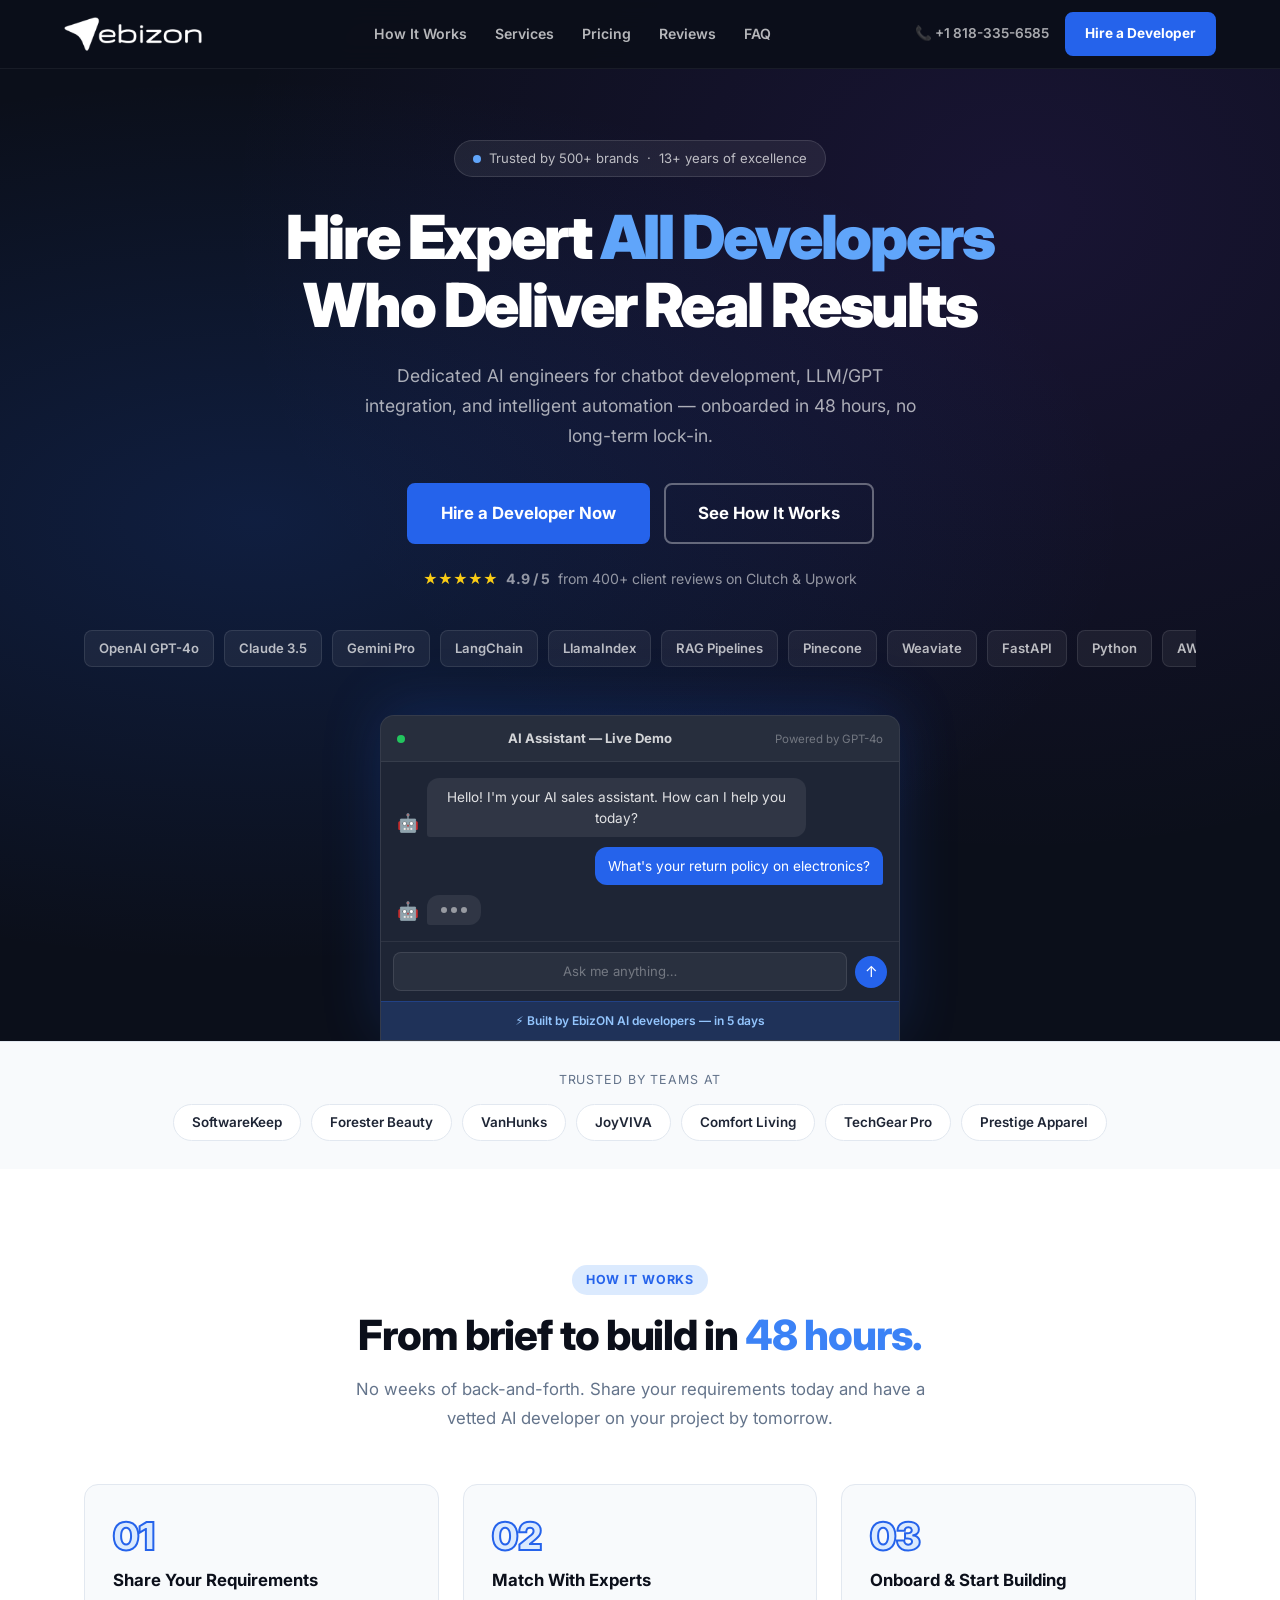
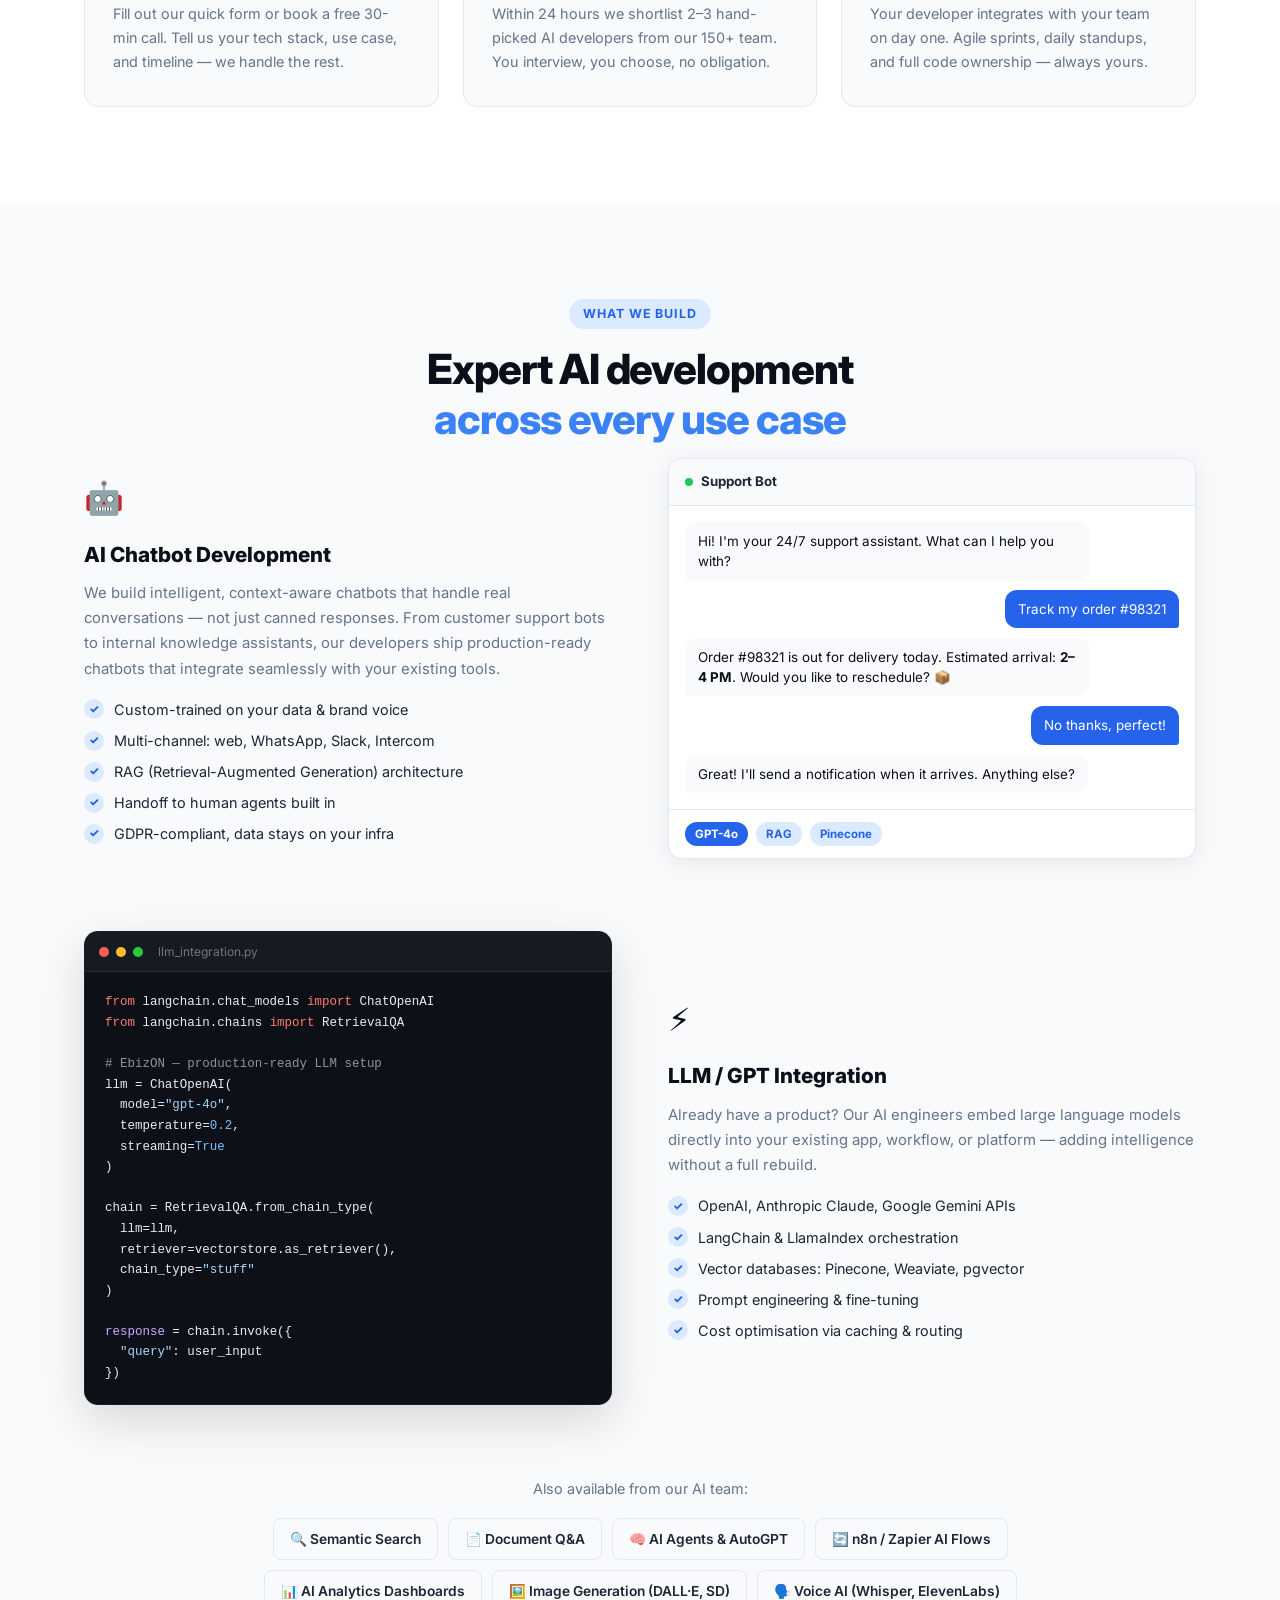
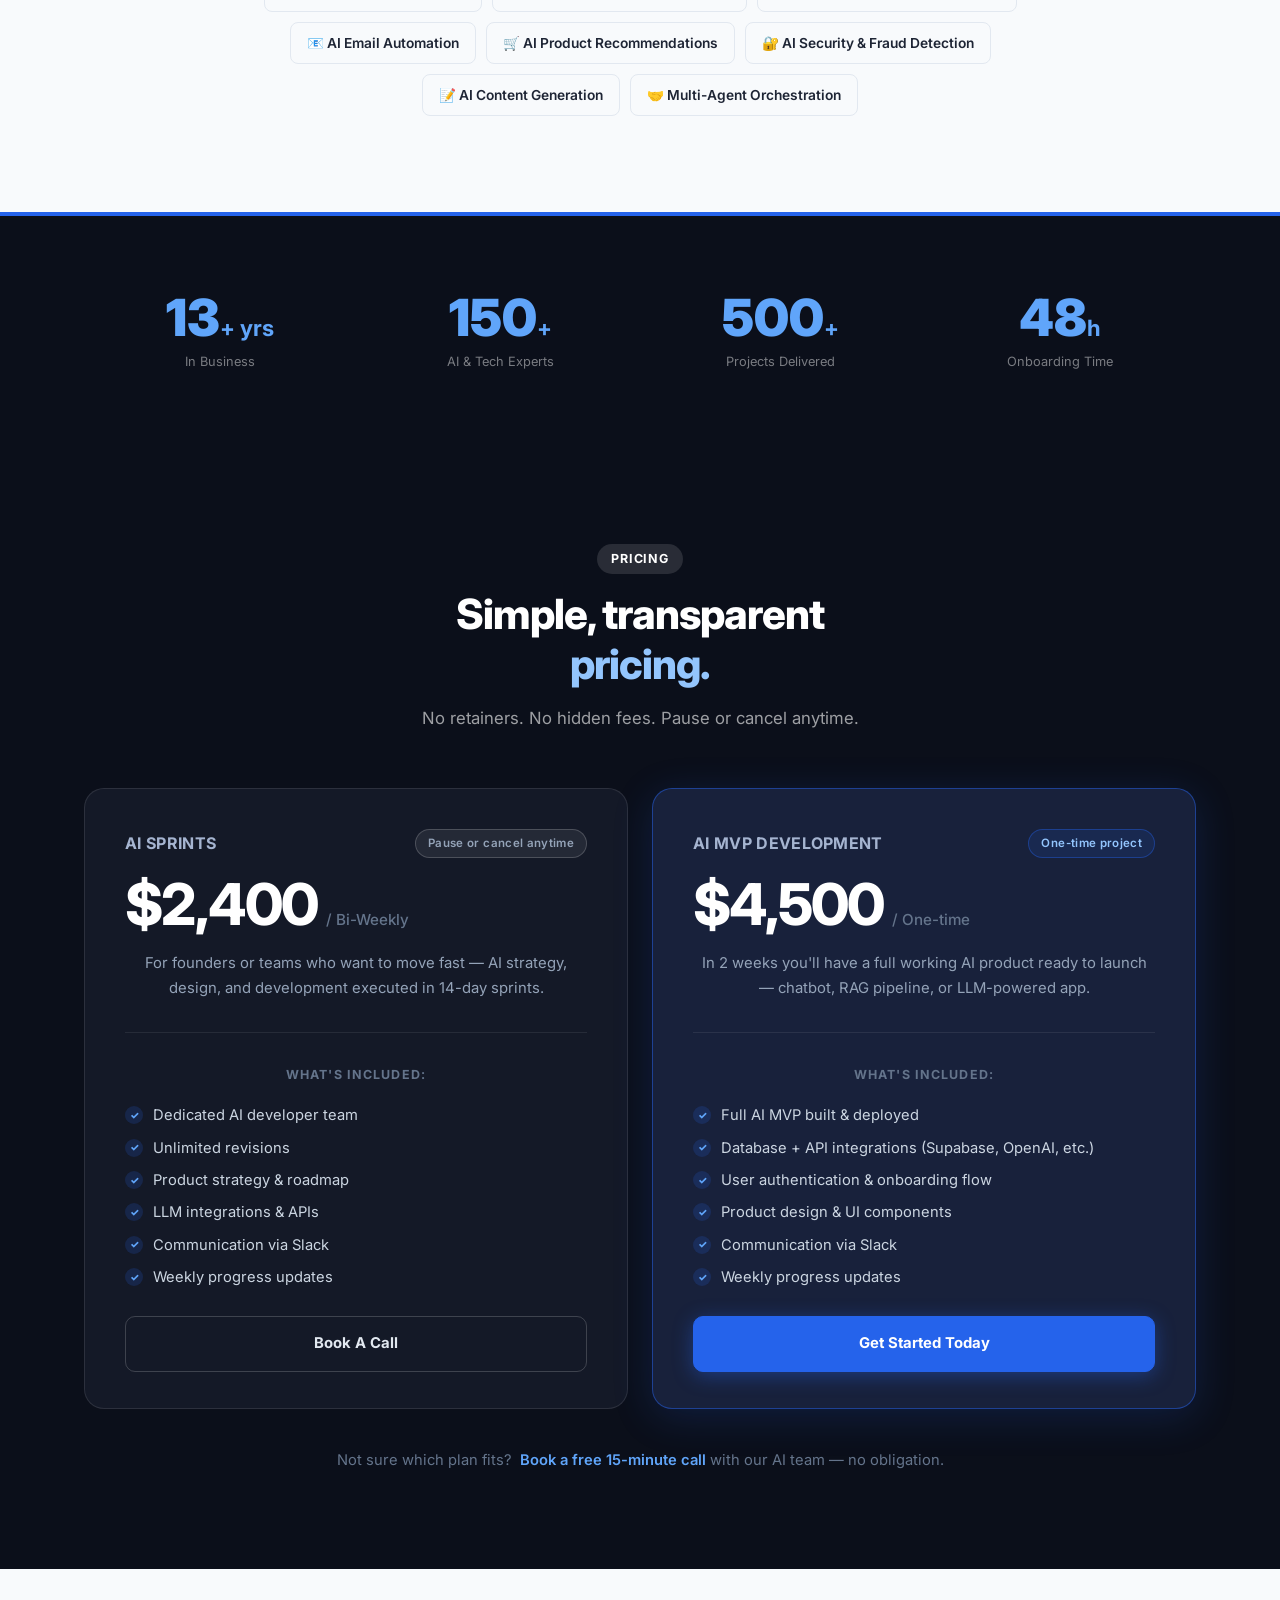
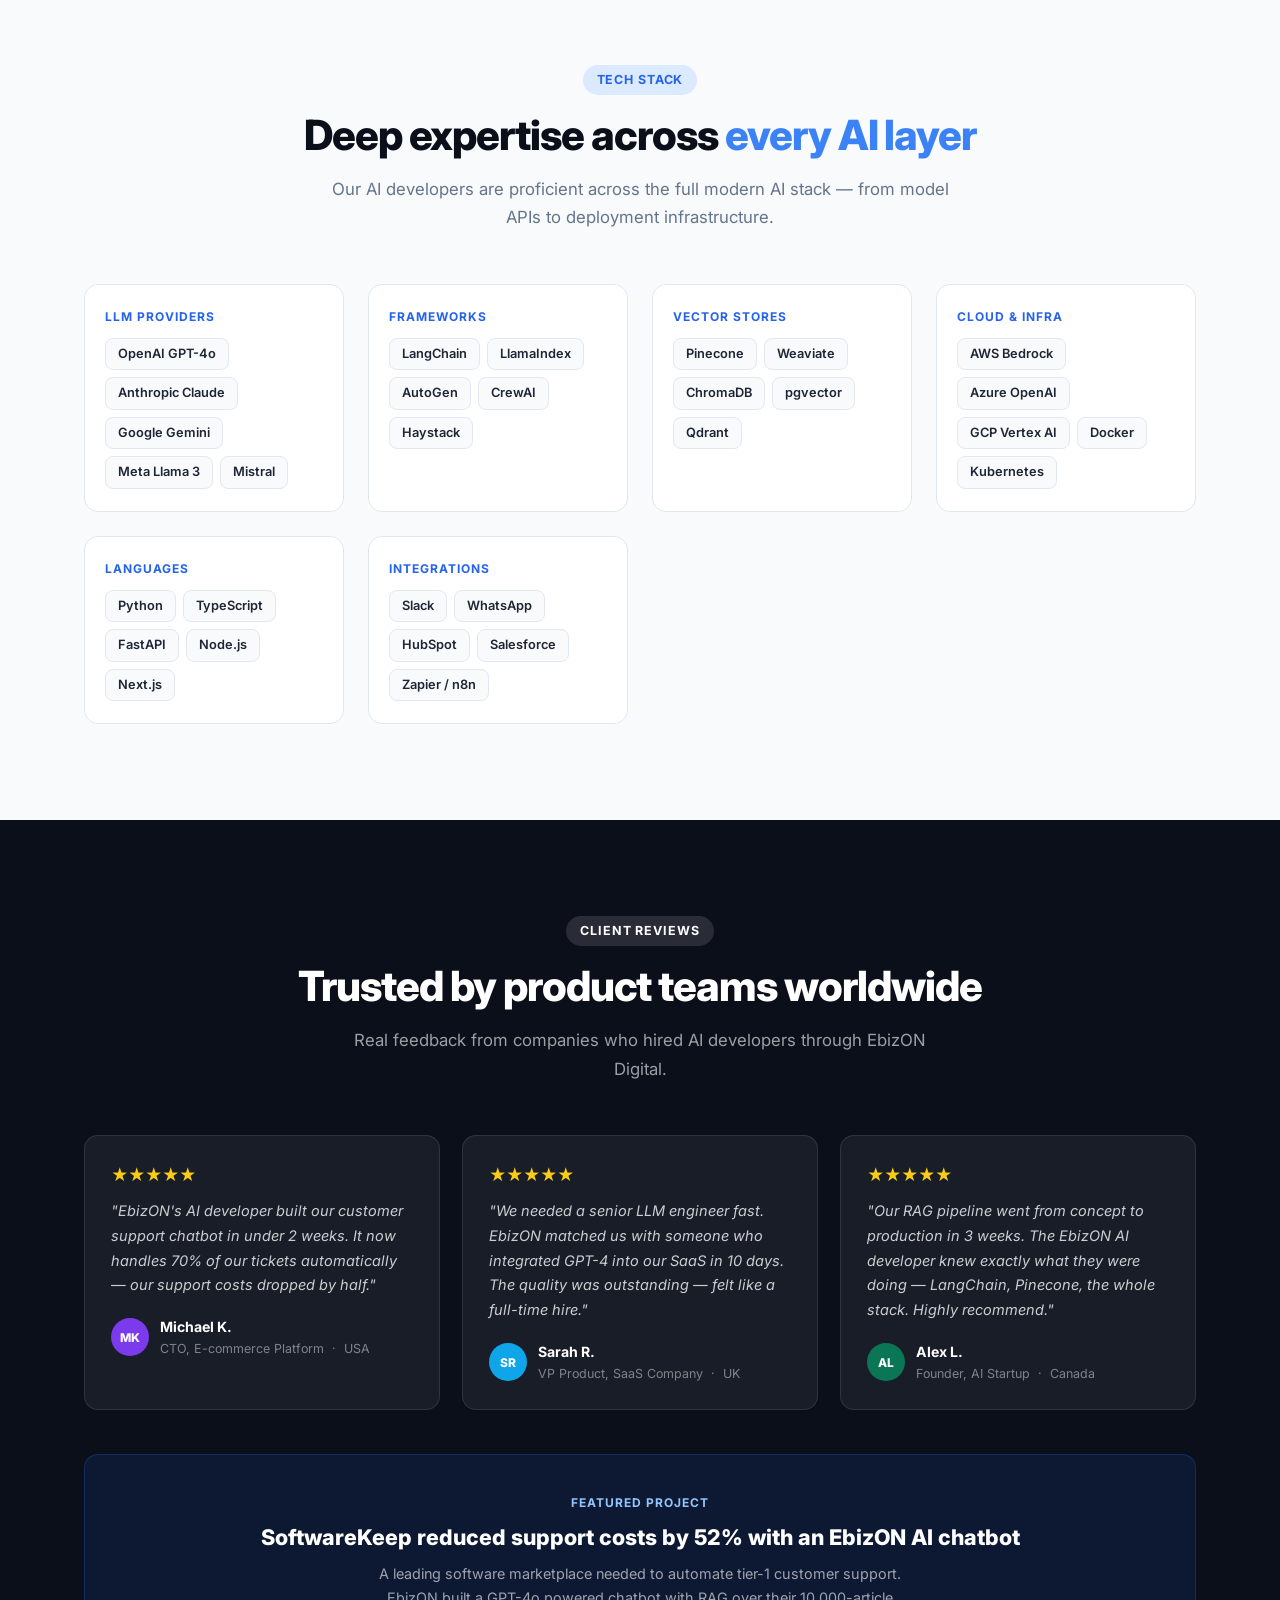
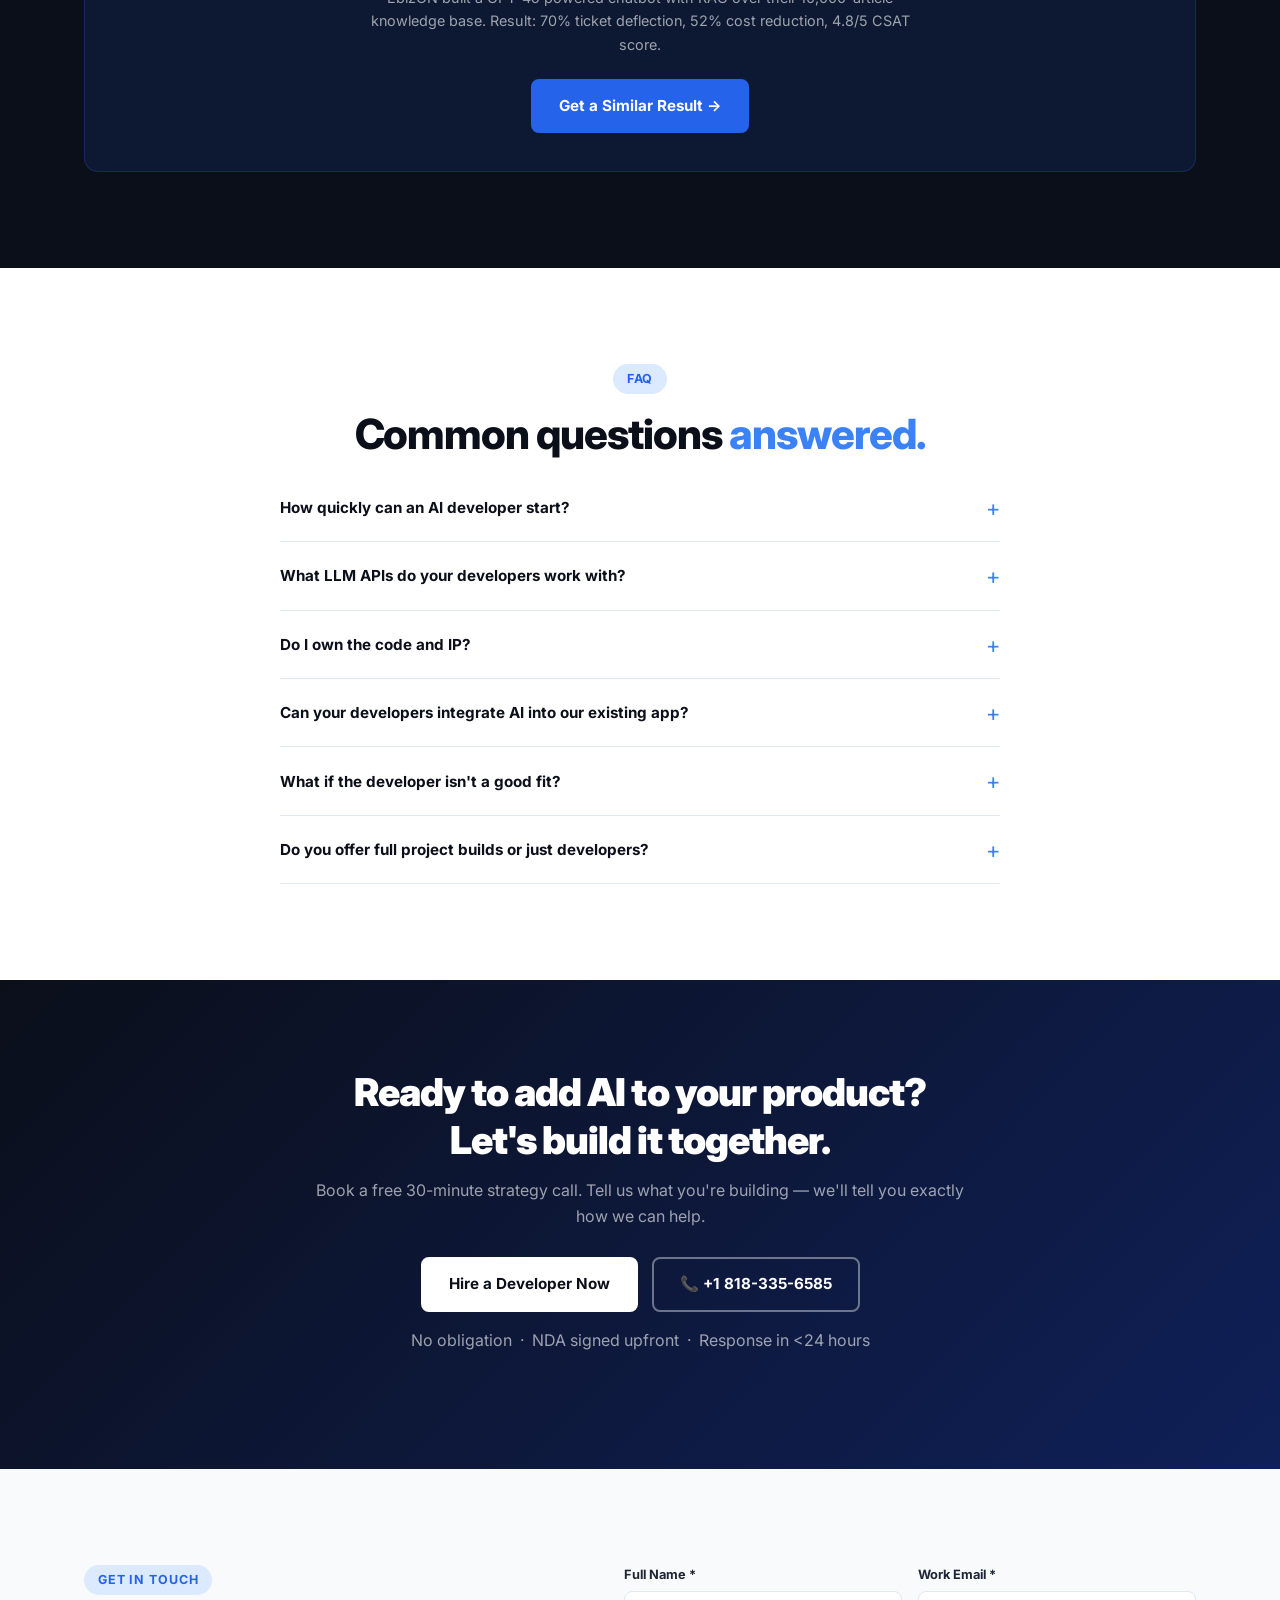
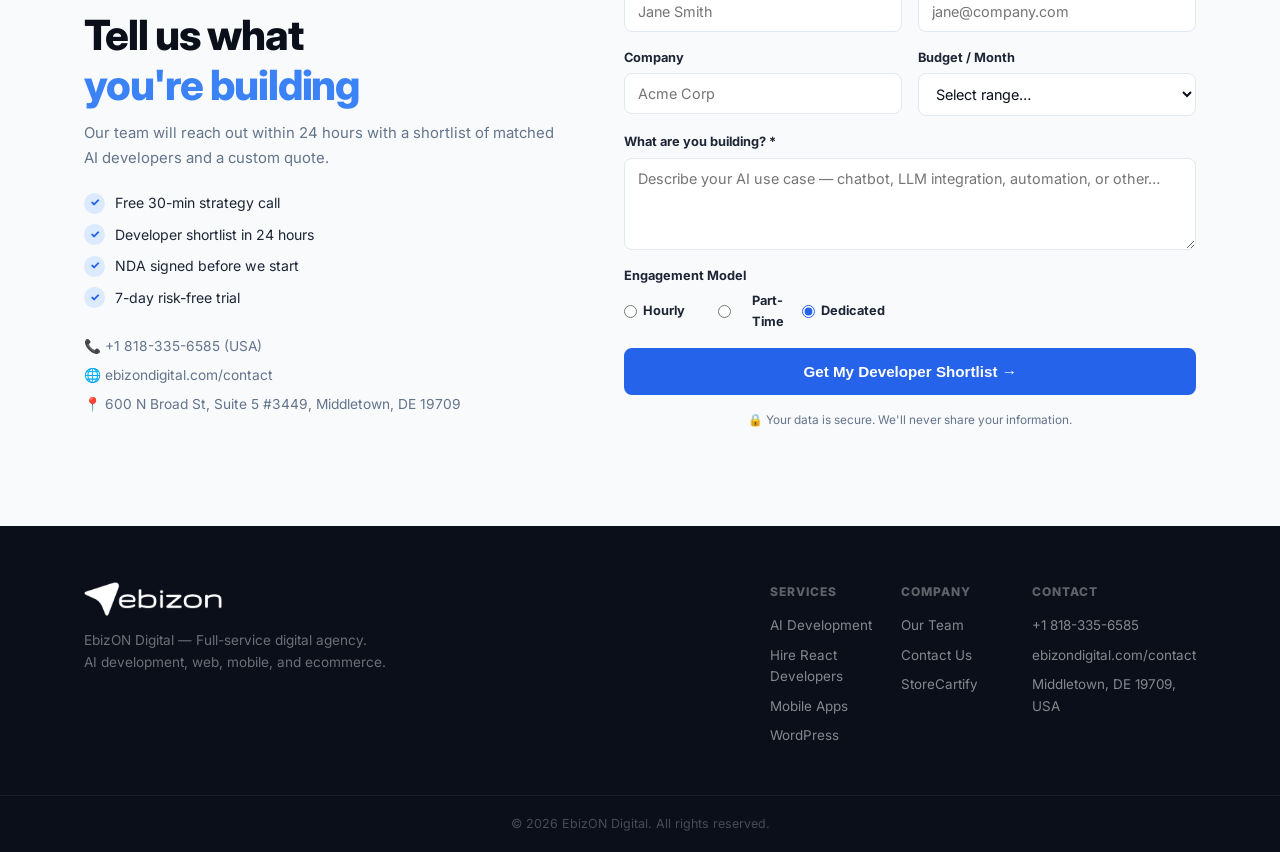
==== commit 53f86168: "3rd commit" ====
--- a/index.html
+++ b/index.html
@@ -57,7 +57,7 @@
       <span class="eyebrow-dot"></span>
       Trusted by 500+ brands &nbsp;·&nbsp; 13+ years of excellence
     </div>
-    <h1>Hire Expert <em>AI Developers</em><br>Who Deliver Real Results</h1>
+    <h1>Hire Expert <em>AII Developers</em><br>Who Deliver Real Results</h1>
     <p class="hero-sub">Dedicated AI engineers for chatbot development, LLM/GPT integration, and intelligent automation — onboarded in 48 hours, no long-term lock-in.</p>
     <div class="hero-ctas">
       <a href="#contact" class="btn btn-primary btn-lg">Hire a Developer Now</a>
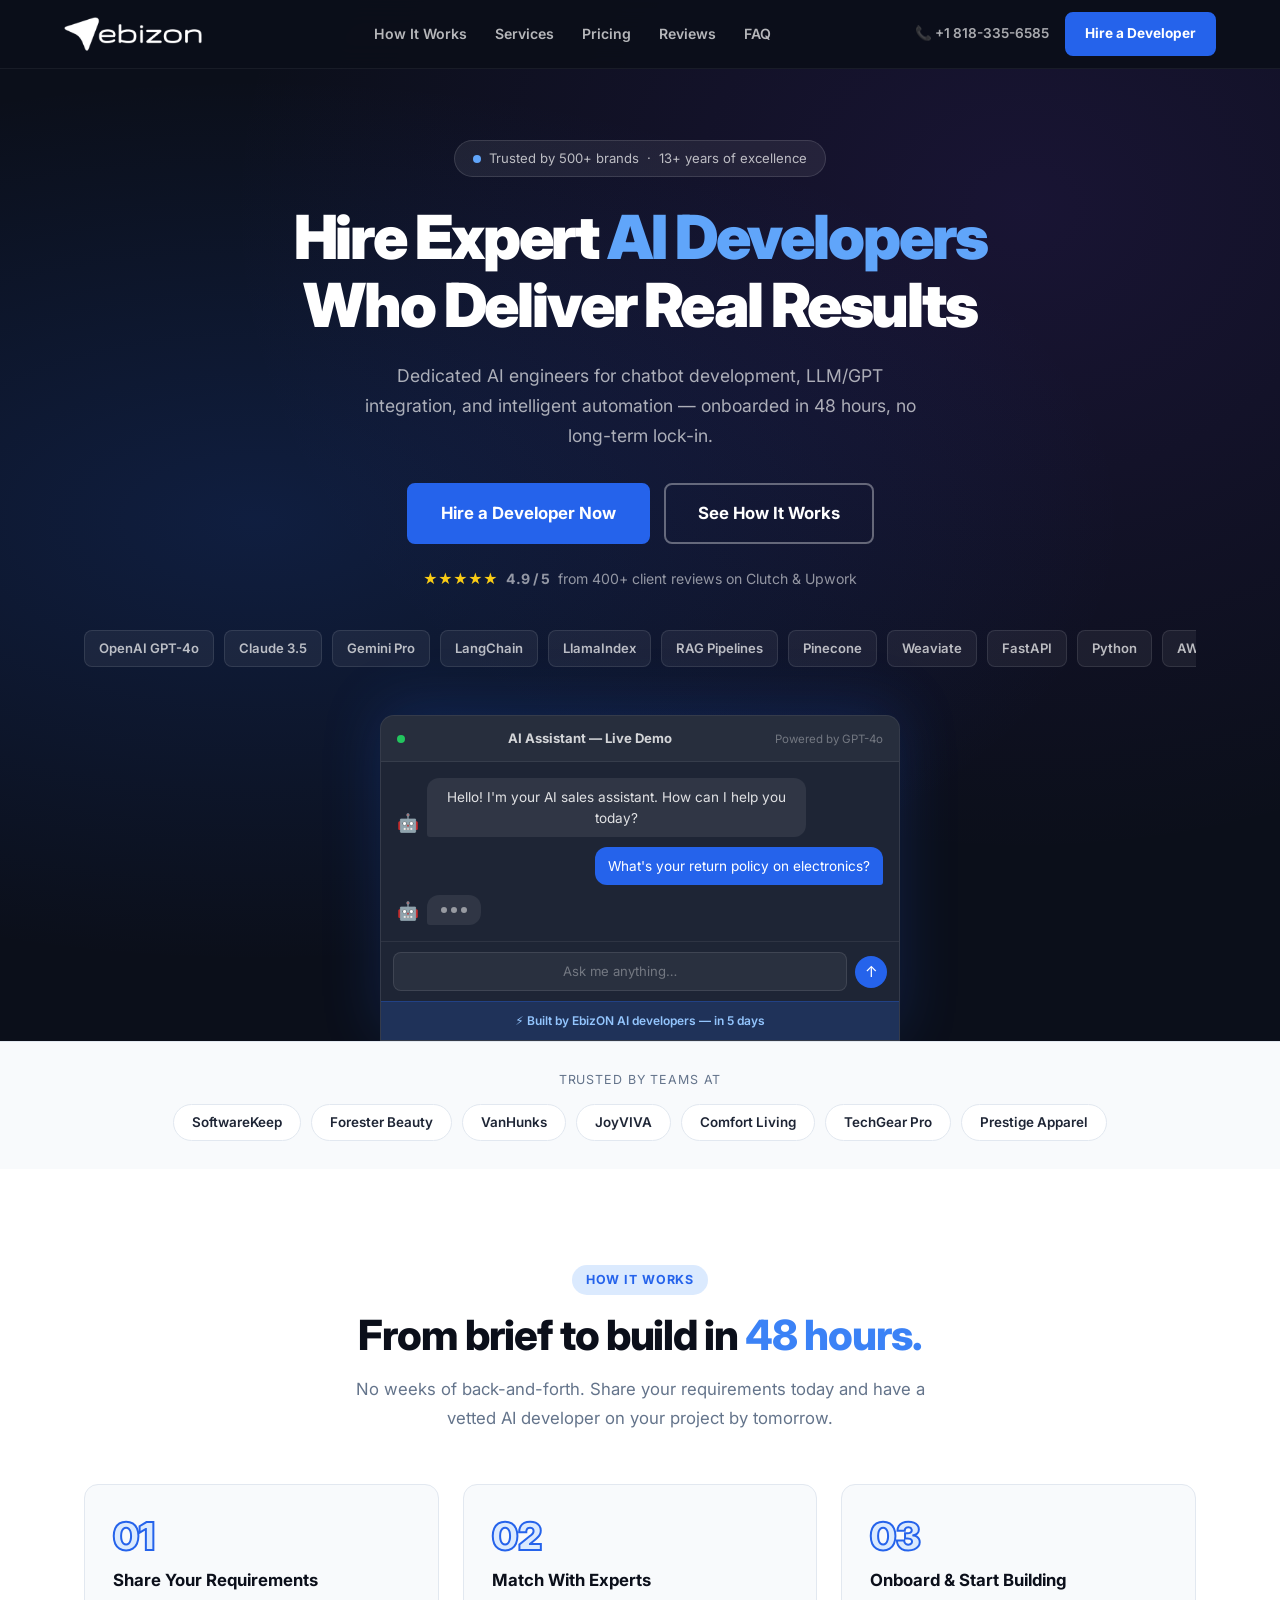
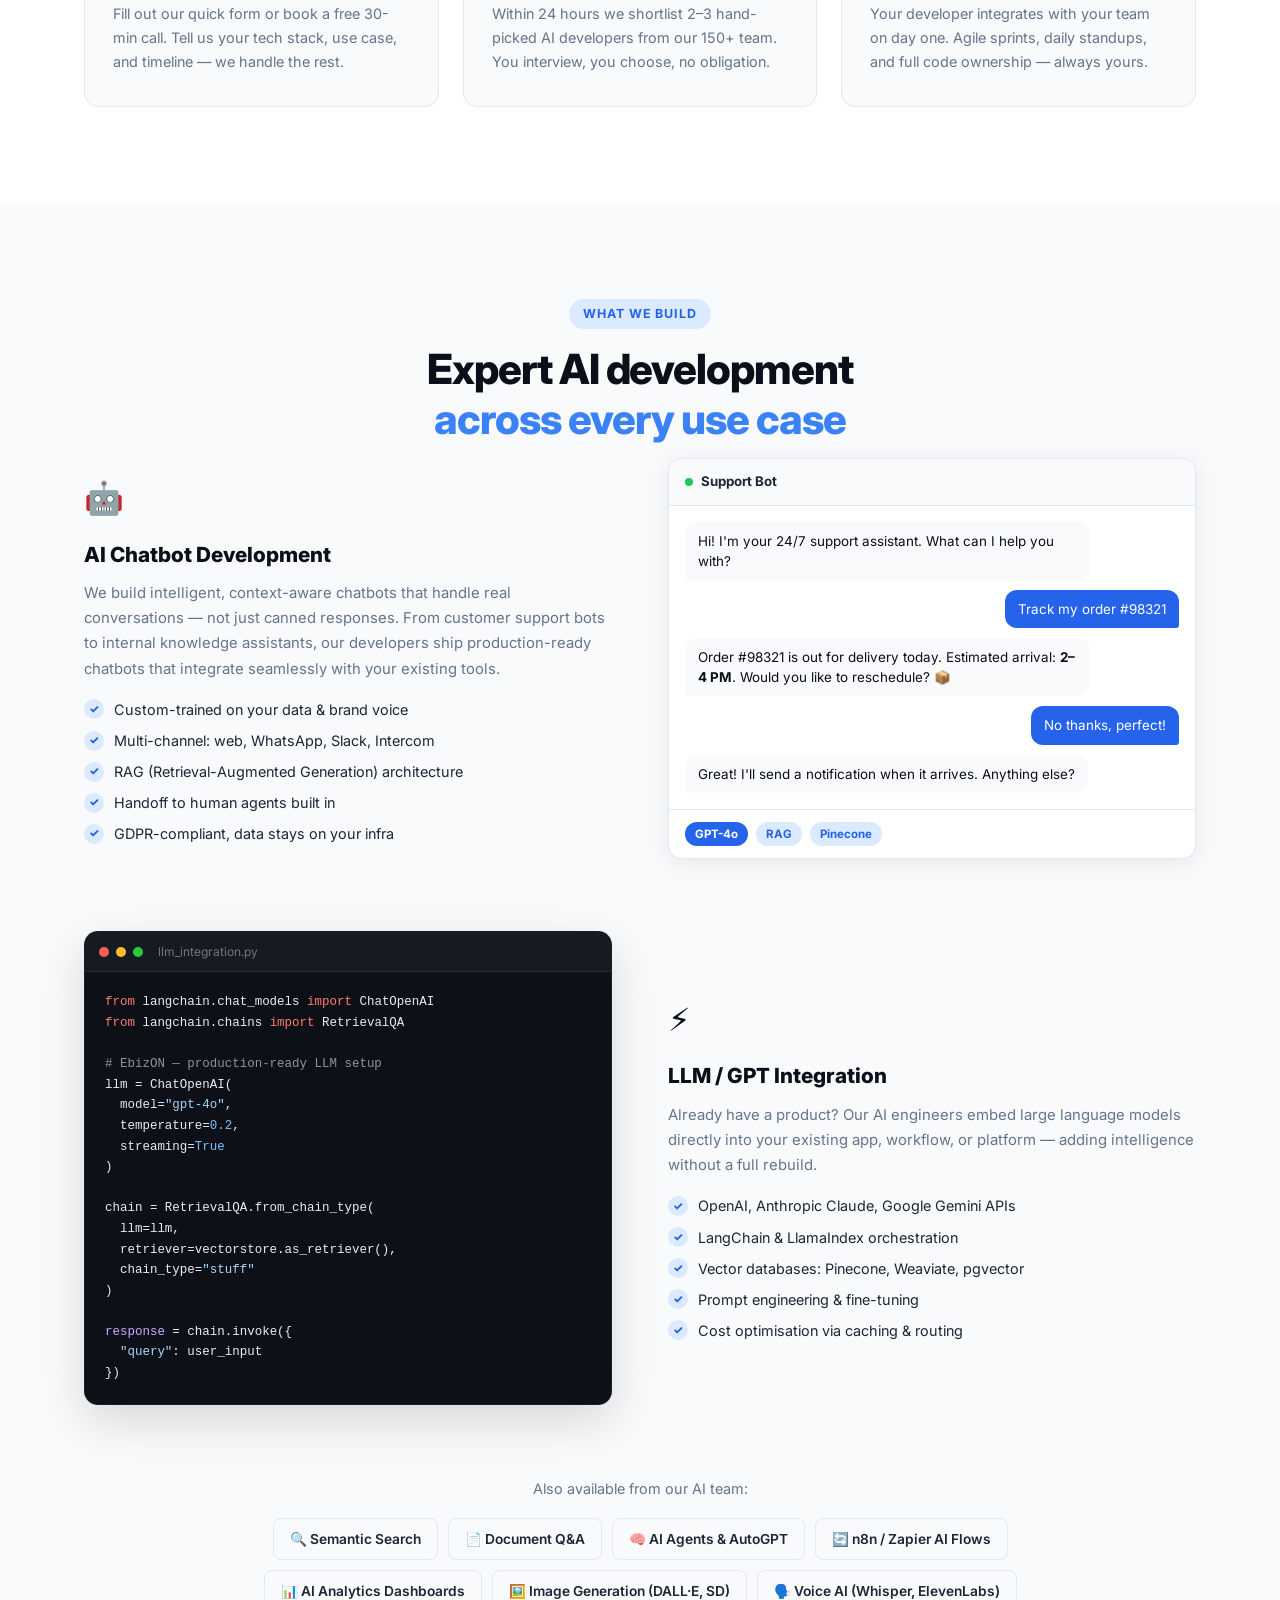
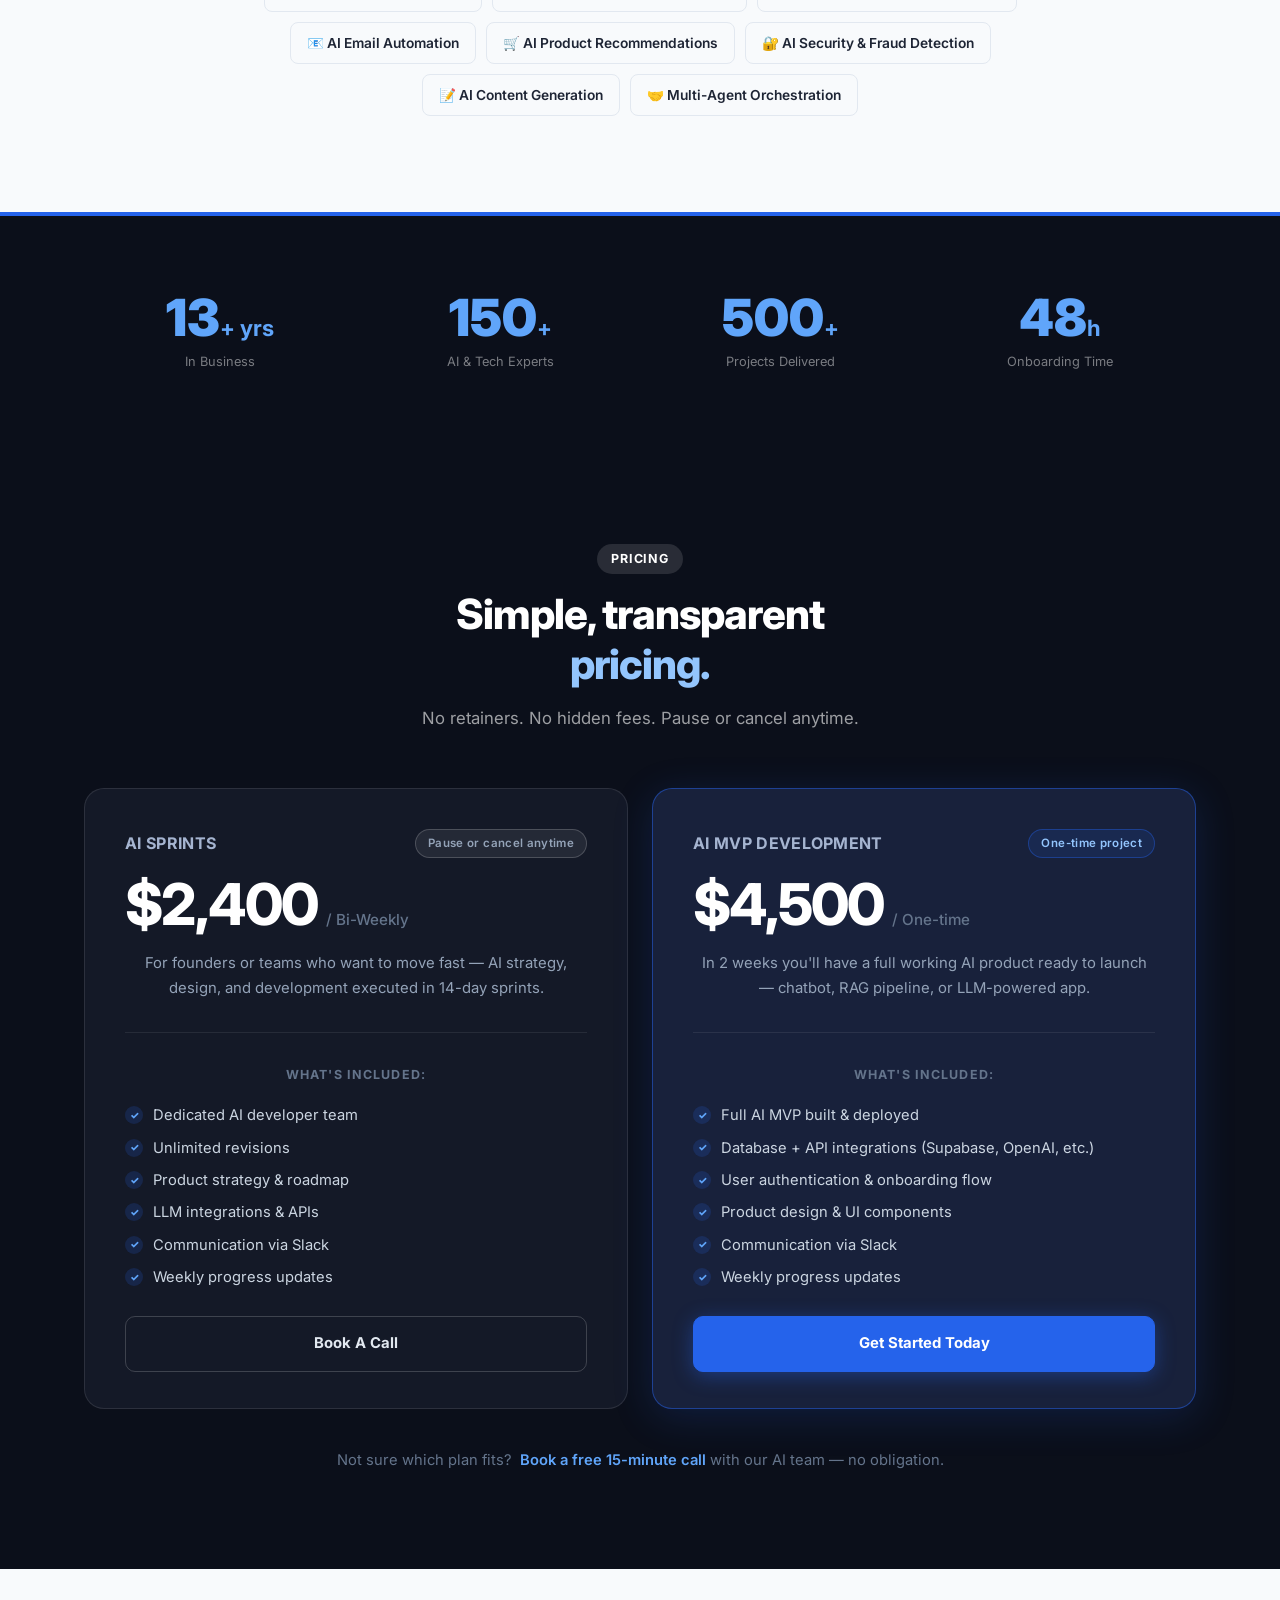
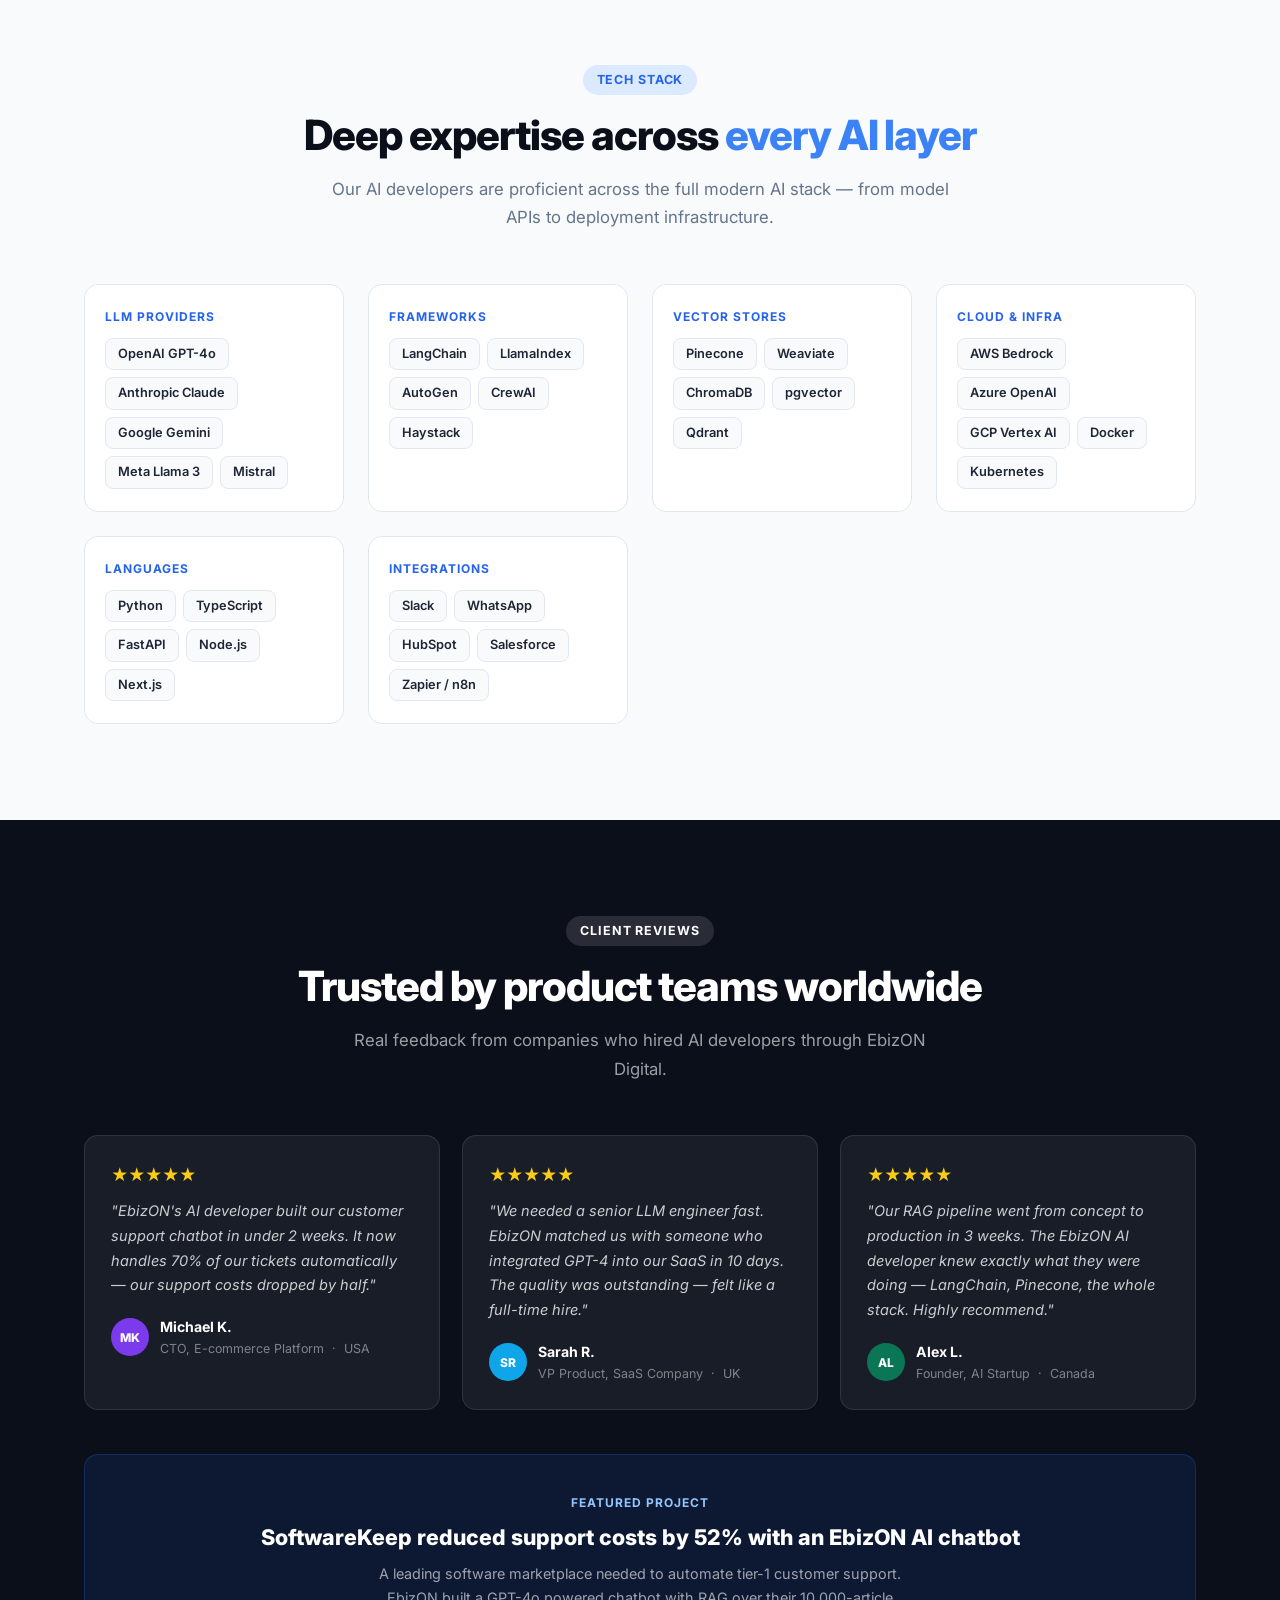
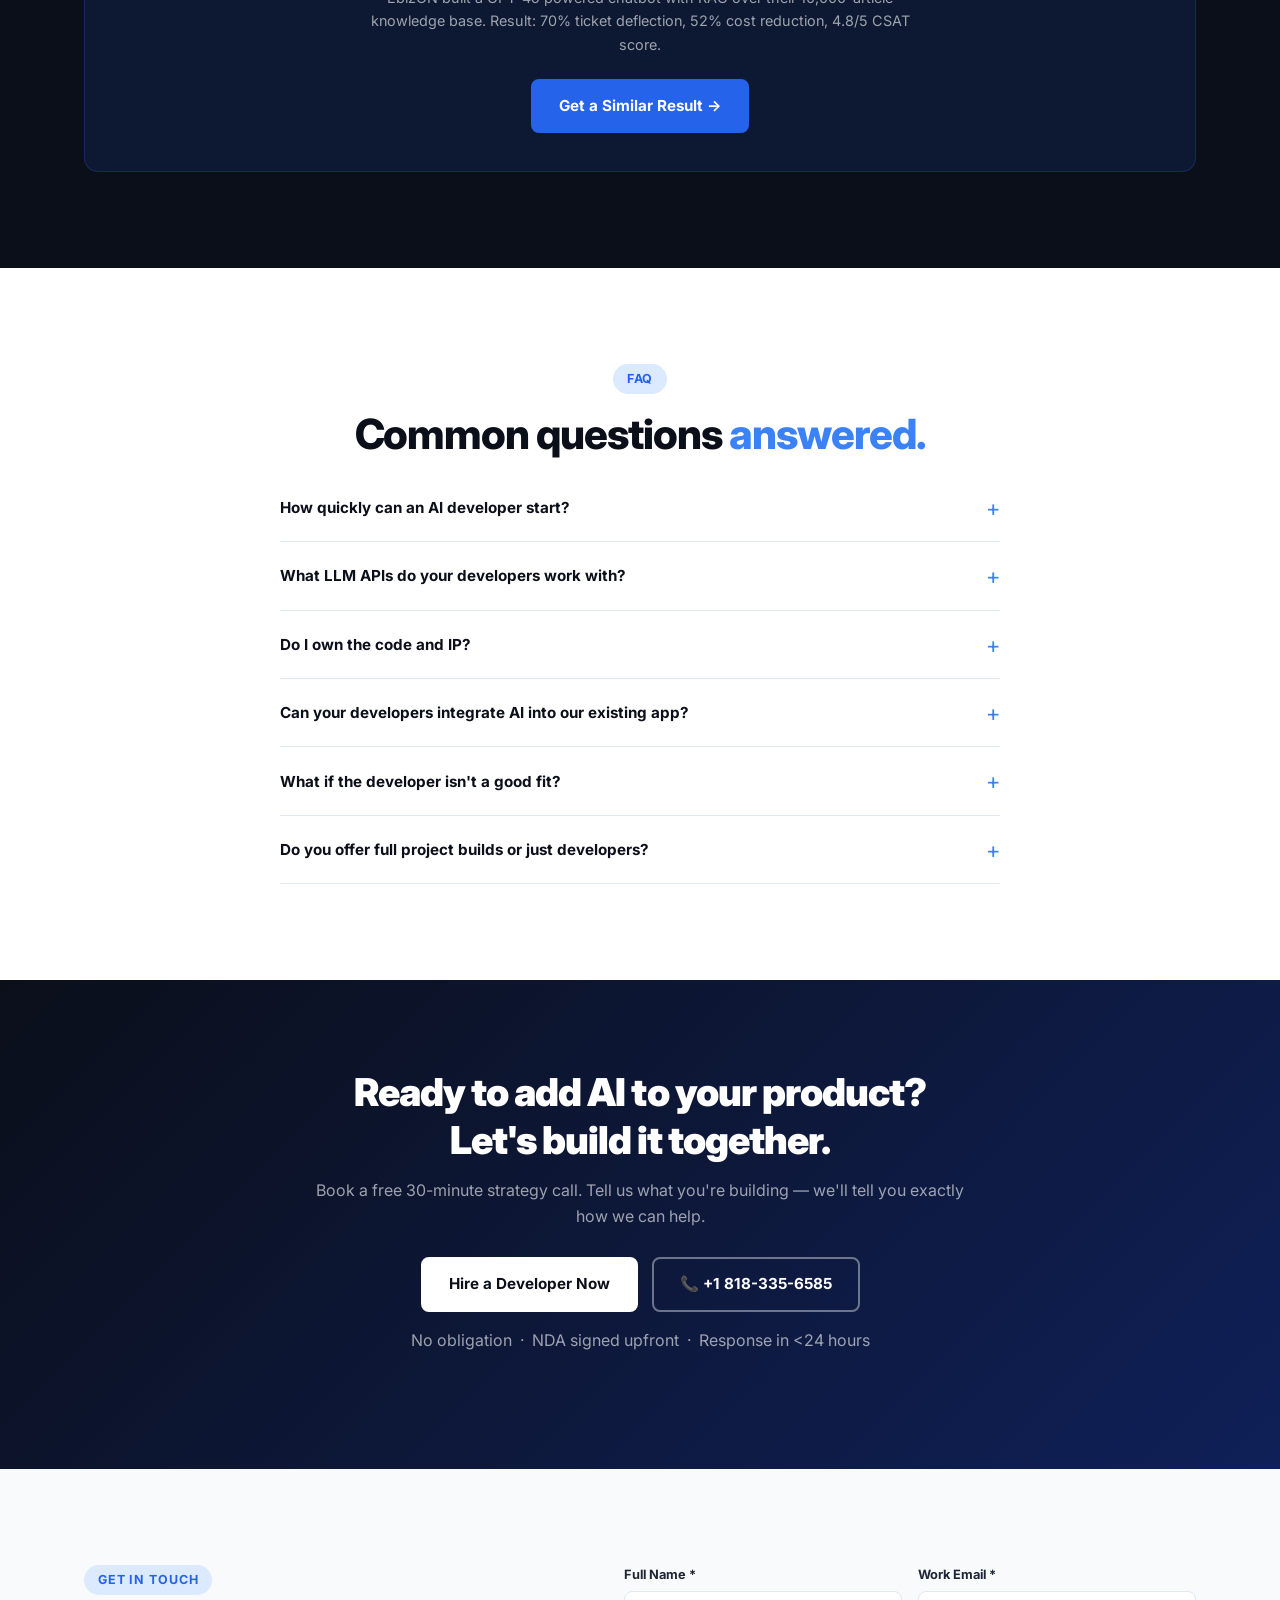
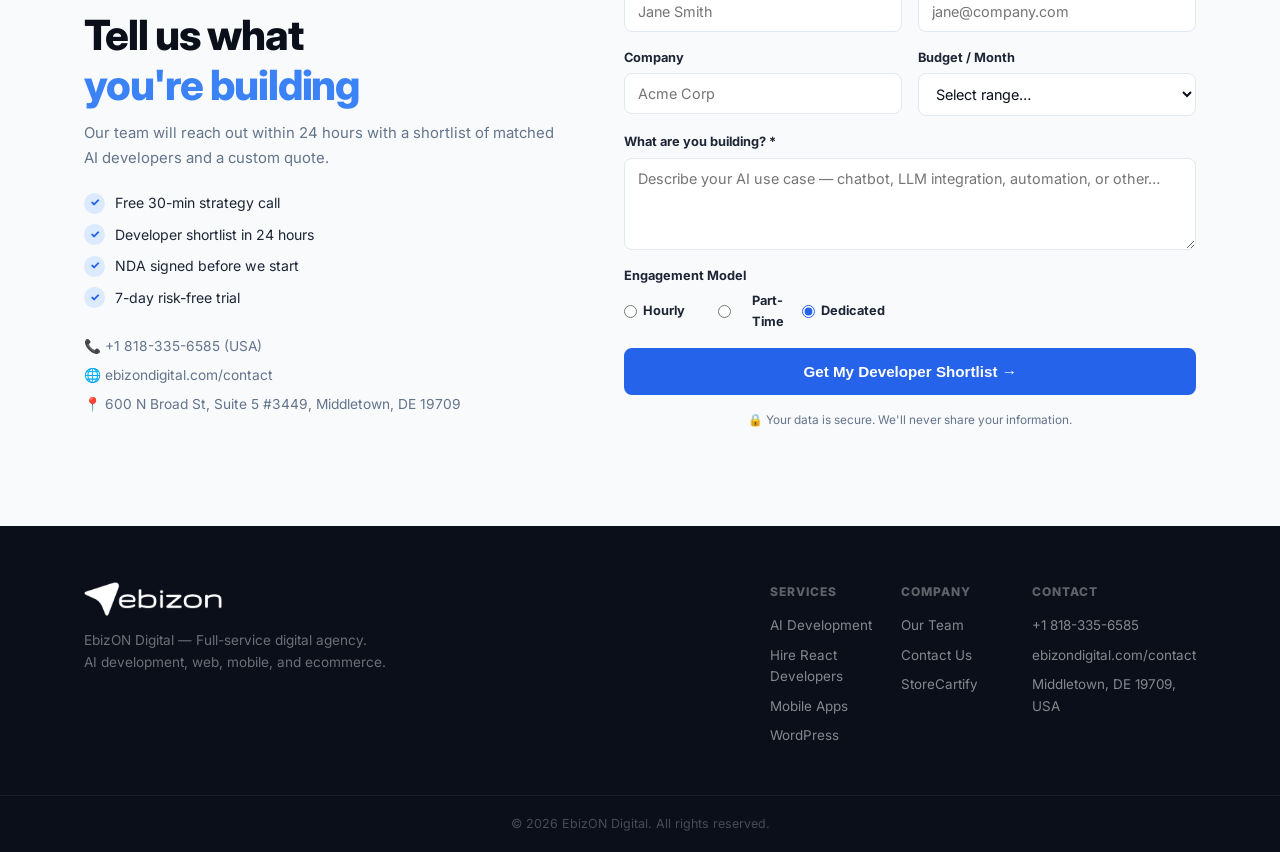
==== commit 0919e440: "5th push" ====
--- a/index.html
+++ b/index.html
@@ -57,7 +57,7 @@
       <span class="eyebrow-dot"></span>
       Trusted by 500+ brands &nbsp;·&nbsp; 13+ years of excellence
     </div>
-    <h1>Hire Expert <em>AII Developers</em><br>Who Deliver Real Results</h1>
+    <h1>Hire Expert <em>AI Developers</em><br>Who Deliver Real Results</h1>
     <p class="hero-sub">Dedicated AI engineers for chatbot development, LLM/GPT integration, and intelligent automation — onboarded in 48 hours, no long-term lock-in.</p>
     <div class="hero-ctas">
       <a href="#contact" class="btn btn-primary btn-lg">Hire a Developer Now</a>
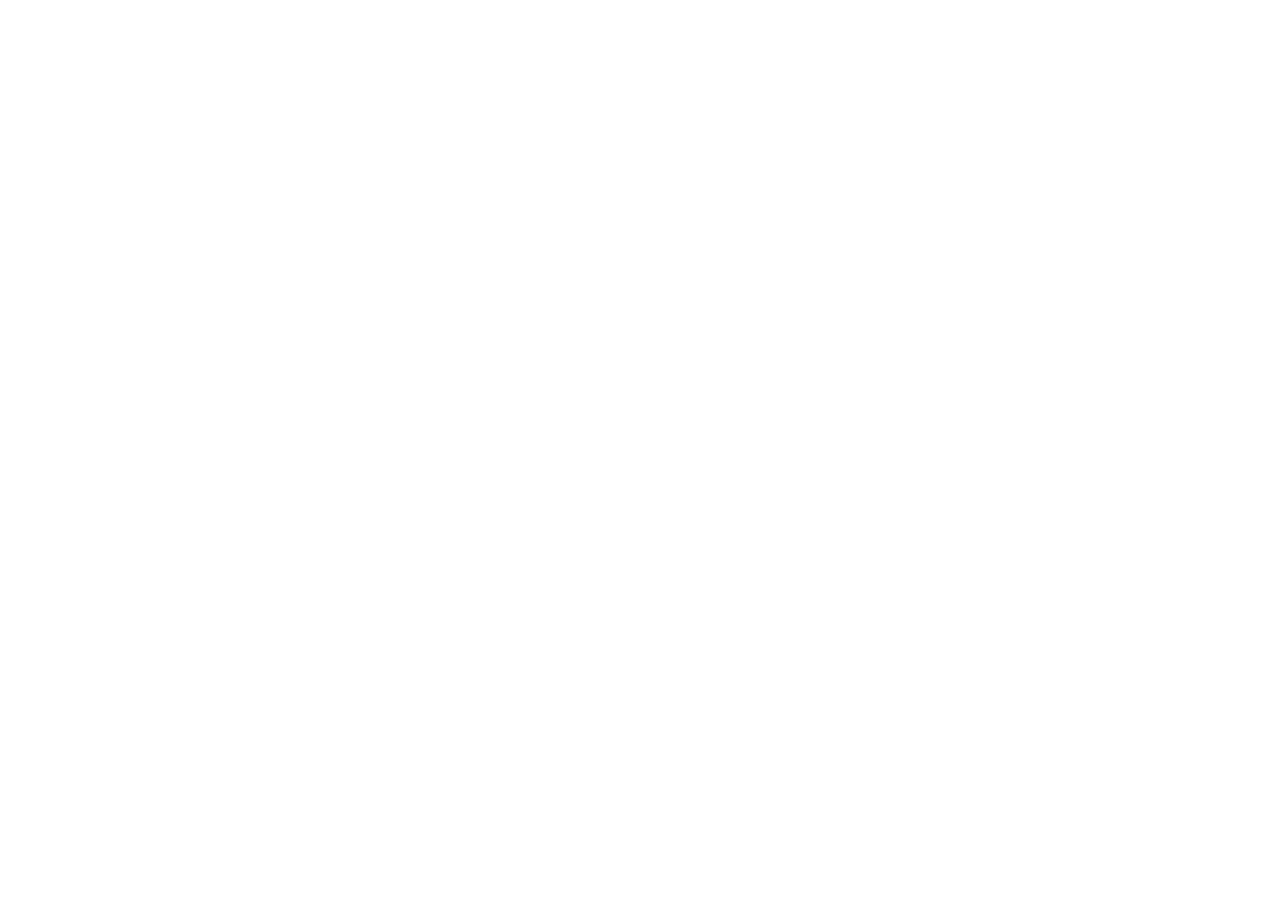
==== commit 1f69b861: "set redirection" ====
--- a/index.html
+++ b/index.html
@@ -1,651 +1,21 @@
 <!DOCTYPE html>
 <html lang="en">
 <head>
+    <meta charset="UTF-8">
+    <meta http-equiv="refresh" content="0; url=https://hire.ebizondigital.com/app-developer">
+    <meta name="viewport" content="width=device-width, initial-scale=1.0">
+    <title>Redirecting...</title>
 
-  <!-- Google Tag Manager -->
-<script>(function(w,d,s,l,i){w[l]=w[l]||[];w[l].push({'gtm.start':
-new Date().getTime(),event:'gtm.js'});var f=d.getElementsByTagName(s)[0],
-j=d.createElement(s),dl=l!='dataLayer'?'&l='+l:'';j.async=true;j.src=
-'https://www.googletagmanager.com/gtm.js?id='+i+dl;f.parentNode.insertBefore(j,f);
-})(window,document,'script','dataLayer','GTM-TFRWGHP');</script>
-<!-- End Google Tag Manager -->
-
-
-  <meta charset="UTF-8" />
-  <meta name="viewport" content="width=device-width, initial-scale=1.0" />
-  <title>Hire AI Developer | EbizON Digital — Expert AI Chatbot & LLM Integration Teams</title>
-  <meta name="description" content="Hire dedicated AI developers from EbizON Digital. Expert teams in AI chatbot development, LLM/GPT integration, OpenAI, Claude, and LangChain. 13+ years, 500+ projects." />
-  <link rel="preconnect" href="https://fonts.googleapis.com" />
-  <link rel="preconnect" href="https://fonts.gstatic.com" crossorigin />
-  <link href="https://fonts.googleapis.com/css2?family=Inter:wght@400;500;600;700;800;900&display=swap" rel="stylesheet" />
-  <link rel="stylesheet" href="style.css?v=5" />
+    <script>
+        window.location.href = "https://hire.ebizondigital.com/app-developer";
+    </script>
 </head>
 <body>
-
-  <!-- Google Tag Manager (noscript) -->
-<noscript><iframe src="https://www.googletagmanager.com/ns.html?id=GTM-TFRWGHP"
-height="0" width="0" style="display:none;visibility:hidden"></iframe></noscript>
-<!-- End Google Tag Manager (noscript) -->
-
-<!-- ══ NAVBAR ═══════════════════════════════════════════════════════════ -->
-<header id="navbar">
-  <div class="nav-inner">
-    <a href="https://www.ebizondigital.com/" class="nav-logo">
-      <img src="logo.webp" alt="EbizON Digital" class="logo-img logo-img-light" />
-    </a>
-    <nav id="navLinks" class="nav-links">
-      <a href="#how-it-works">How It Works</a>
-      <a href="#services">Services</a>
-      <a href="#pricing">Pricing</a>
-      <a href="#testimonials">Reviews</a>
-      <a href="#faq">FAQ</a>
-    </nav>
-    <div class="nav-right">
-      <a href="tel:+18183356585" class="nav-phone">📞 +1 818-335-6585</a>
-      <a href="#contact" class="btn btn-primary btn-sm">Hire a Developer</a>
-    </div>
-    <button id="burger" class="burger" aria-label="Menu">
-      <span></span><span></span><span></span>
-    </button>
-  </div>
-</header>
-
-<!-- ══ HERO ══════════════════════════════════════════════════════════════ -->
-<section class="hero">
-  <div class="hero-inner">
-    <div class="eyebrow">
-      <span class="eyebrow-dot"></span>
-      Trusted by 500+ brands &nbsp;·&nbsp; 13+ years of excellence
-    </div>
-    <h1>Hire Expert <em>AI Developers</em><br>Who Deliver Real Results</h1>
-    <p class="hero-sub">Dedicated AI engineers for chatbot development, LLM/GPT integration, and intelligent automation — onboarded in 48 hours, no long-term lock-in.</p>
-    <div class="hero-ctas">
-      <a href="#contact" class="btn btn-primary btn-lg">Hire a Developer Now</a>
-      <a href="#how-it-works" class="btn btn-outline btn-lg">See How It Works</a>
-    </div>
-    <div class="hero-proof">
-      <span class="stars">★★★★★</span>
-      <strong>4.9 / 5</strong>
-      <span>from 400+ client reviews on Clutch &amp; Upwork</span>
-    </div>
-
-    <!-- Tech stack ticker -->
-    <div class="tech-ticker">
-      <div class="ticker-track">
-        <span class="tech-tag">OpenAI GPT-4o</span>
-        <span class="tech-tag">Claude 3.5</span>
-        <span class="tech-tag">Gemini Pro</span>
-        <span class="tech-tag">LangChain</span>
-        <span class="tech-tag">LlamaIndex</span>
-        <span class="tech-tag">RAG Pipelines</span>
-        <span class="tech-tag">Pinecone</span>
-        <span class="tech-tag">Weaviate</span>
-        <span class="tech-tag">FastAPI</span>
-        <span class="tech-tag">Python</span>
-        <span class="tech-tag">AWS Bedrock</span>
-        <span class="tech-tag">Azure OpenAI</span>
-        <!-- repeat -->
-        <span class="tech-tag">OpenAI GPT-4o</span>
-        <span class="tech-tag">Claude 3.5</span>
-        <span class="tech-tag">Gemini Pro</span>
-        <span class="tech-tag">LangChain</span>
-        <span class="tech-tag">LlamaIndex</span>
-        <span class="tech-tag">RAG Pipelines</span>
-        <span class="tech-tag">Pinecone</span>
-        <span class="tech-tag">Weaviate</span>
-        <span class="tech-tag">FastAPI</span>
-        <span class="tech-tag">Python</span>
-        <span class="tech-tag">AWS Bedrock</span>
-        <span class="tech-tag">Azure OpenAI</span>
-      </div>
-    </div>
-
-    <!-- AI chat preview card -->
-    <div class="hero-card-wrap">
-      <div class="hero-card">
-        <div class="card-header">
-          <span class="card-dot online"></span>
-          <span class="card-title">AI Assistant — Live Demo</span>
-          <span class="card-status">Powered by GPT-4o</span>
-        </div>
-        <div class="card-msgs">
-          <div class="msg bot">
-            <div class="msg-av">🤖</div>
-            <div class="msg-bubble">Hello! I'm your AI sales assistant. How can I help you today?</div>
-          </div>
-          <div class="msg user">
-            <div class="msg-bubble">What's your return policy on electronics?</div>
-          </div>
-          <div class="msg bot">
-            <div class="msg-av">🤖</div>
-            <div class="msg-bubble typing">
-              <span></span><span></span><span></span>
-            </div>
-          </div>
-        </div>
-        <div class="card-input">
-          <div class="card-input-field">Ask me anything…</div>
-          <button class="card-send">↑</button>
-        </div>
-        <div class="card-badge">⚡ Built by EbizON AI developers — in 5 days</div>
-      </div>
-    </div>
-  </div>
-</section>
-
-<!-- ══ TRUST BAR ═════════════════════════════════════════════════════════ -->
-<section class="trust-bar">
-  <div class="trust-inner">
-    <p class="trust-label">Trusted by teams at</p>
-    <div class="trust-logos">
-      <span class="logo-pill">SoftwareKeep</span>
-      <span class="logo-pill">Forester Beauty</span>
-      <span class="logo-pill">VanHunks</span>
-      <span class="logo-pill">JoyVIVA</span>
-      <span class="logo-pill">Comfort Living</span>
-      <span class="logo-pill">TechGear Pro</span>
-      <span class="logo-pill">Prestige Apparel</span>
-    </div>
-  </div>
-</section>
-
-<!-- ══ HOW IT WORKS ═══════════════════════════════════════════════════════ -->
-<section class="section bg-white" id="how-it-works">
-  <div class="section-inner">
-    <span class="pill">How It Works</span>
-    <h2>From brief to build in <em>48 hours.</em></h2>
-    <p class="section-sub">No weeks of back-and-forth. Share your requirements today and have a vetted AI developer on your project by tomorrow.</p>
-    <div class="steps">
-      <div class="step-card">
-        <div class="step-num">01</div>
-        <h3>Share Your Requirements</h3>
-        <p>Fill out our quick form or book a free 30-min call. Tell us your tech stack, use case, and timeline — we handle the rest.</p>
-      </div>
-      <div class="step-card">
-        <div class="step-num">02</div>
-        <h3>Match With Experts</h3>
-        <p>Within 24 hours we shortlist 2–3 hand-picked AI developers from our 150+ team. You interview, you choose, no obligation.</p>
-      </div>
-      <div class="step-card">
-        <div class="step-num">03</div>
-        <h3>Onboard &amp; Start Building</h3>
-        <p>Your developer integrates with your team on day one. Agile sprints, daily standups, and full code ownership — always yours.</p>
-      </div>
-    </div>
-  </div>
-</section>
-
-<!-- ══ SERVICES ════════════════════════════════════════════════════════════ -->
-<section class="section bg-gray" id="services">
-  <div class="section-inner">
-    <span class="pill">What We Build</span>
-    <h2>Expert AI development<br><em>across every use case</em></h2>
-
-    <!-- Service 1: Chatbot -->
-    <div class="feat-split">
-      <div class="feat-text">
-        <div class="feat-icon-wrap">🤖</div>
-        <h3>AI Chatbot Development</h3>
-        <p>We build intelligent, context-aware chatbots that handle real conversations — not just canned responses. From customer support bots to internal knowledge assistants, our developers ship production-ready chatbots that integrate seamlessly with your existing tools.</p>
-        <ul class="feat-list">
-          <li>Custom-trained on your data &amp; brand voice</li>
-          <li>Multi-channel: web, WhatsApp, Slack, Intercom</li>
-          <li>RAG (Retrieval-Augmented Generation) architecture</li>
-          <li>Handoff to human agents built in</li>
-          <li>GDPR-compliant, data stays on your infra</li>
-        </ul>
-      </div>
-      <div class="feat-visual">
-        <div class="fv-chat">
-          <div class="fv-chat-header">
-            <span class="fv-online"></span> Support Bot
-          </div>
-          <div class="fv-chat-body">
-            <div class="fv-msg bot-msg">Hi! I'm your 24/7 support assistant. What can I help you with?</div>
-            <div class="fv-msg user-msg">Track my order #98321</div>
-            <div class="fv-msg bot-msg">Order #98321 is out for delivery today. Estimated arrival: <strong>2–4 PM</strong>. Would you like to reschedule? 📦</div>
-            <div class="fv-msg user-msg">No thanks, perfect!</div>
-            <div class="fv-msg bot-msg">Great! I'll send a notification when it arrives. Anything else?</div>
-          </div>
-          <div class="fv-chat-tags">
-            <span class="fv-tag blue">GPT-4o</span>
-            <span class="fv-tag">RAG</span>
-            <span class="fv-tag">Pinecone</span>
-          </div>
-        </div>
-      </div>
-    </div>
-
-    <!-- Service 2: LLM Integration -->
-    <div class="feat-split feat-split-rev">
-      <div class="feat-visual">
-        <div class="fv-code">
-          <div class="fv-code-header">
-            <span class="fv-dot r"></span>
-            <span class="fv-dot y"></span>
-            <span class="fv-dot g"></span>
-            <span class="fv-code-file">llm_integration.py</span>
-          </div>
-          <pre class="fv-pre"><span class="tok-kw">from</span> langchain.chat_models <span class="tok-kw">import</span> ChatOpenAI
-<span class="tok-kw">from</span> langchain.chains <span class="tok-kw">import</span> RetrievalQA
-
-<span class="tok-cm"># EbizON — production-ready LLM setup</span>
-llm = ChatOpenAI(
-  model=<span class="tok-str">"gpt-4o"</span>,
-  temperature=<span class="tok-num">0.2</span>,
-  streaming=<span class="tok-bool">True</span>
-)
-
-chain = RetrievalQA.from_chain_type(
-  llm=llm,
-  retriever=vectorstore.as_retriever(),
-  chain_type=<span class="tok-str">"stuff"</span>
-)
-
-<span class="tok-fn">response</span> = chain.invoke({
-  <span class="tok-str">"query"</span>: user_input
-})</pre>
-        </div>
-      </div>
-      <div class="feat-text">
-        <div class="feat-icon-wrap">⚡</div>
-        <h3>LLM / GPT Integration</h3>
-        <p>Already have a product? Our AI engineers embed large language models directly into your existing app, workflow, or platform — adding intelligence without a full rebuild.</p>
-        <ul class="feat-list">
-          <li>OpenAI, Anthropic Claude, Google Gemini APIs</li>
-          <li>LangChain &amp; LlamaIndex orchestration</li>
-          <li>Vector databases: Pinecone, Weaviate, pgvector</li>
-          <li>Prompt engineering &amp; fine-tuning</li>
-          <li>Cost optimisation via caching &amp; routing</li>
-        </ul>
-      </div>
-    </div>
-
-    <!-- Additional capabilities chips -->
-    <div class="section-inner-narrow" style="text-align:center;margin-top:16px;">
-      <p style="color:var(--muted);font-size:.9rem;margin-bottom:18px;">Also available from our AI team:</p>
-      <div class="chips">
-        <span class="chip">🔍 Semantic Search</span>
-        <span class="chip">📄 Document Q&amp;A</span>
-        <span class="chip">🧠 AI Agents &amp; AutoGPT</span>
-        <span class="chip">🔄 n8n / Zapier AI Flows</span>
-        <span class="chip">📊 AI Analytics Dashboards</span>
-        <span class="chip">🖼️ Image Generation (DALL·E, SD)</span>
-        <span class="chip">🗣️ Voice AI (Whisper, ElevenLabs)</span>
-        <span class="chip">📧 AI Email Automation</span>
-        <span class="chip">🛒 AI Product Recommendations</span>
-        <span class="chip">🔐 AI Security &amp; Fraud Detection</span>
-        <span class="chip">📝 AI Content Generation</span>
-        <span class="chip">🤝 Multi-Agent Orchestration</span>
-      </div>
-    </div>
-  </div>
-</section>
-
-<!-- ══ STATS ══════════════════════════════════════════════════════════════ -->
-<section class="stats-band">
-  <div class="stats-inner">
-    <div class="stat-item">
-      <span class="stat-n" data-target="13">0</span><span class="stat-s">+ yrs</span>
-      <span class="stat-l">In Business</span>
-    </div>
-    <div class="stat-item">
-      <span class="stat-n" data-target="150">0</span><span class="stat-s">+</span>
-      <span class="stat-l">AI &amp; Tech Experts</span>
-    </div>
-    <div class="stat-item">
-      <span class="stat-n" data-target="500">0</span><span class="stat-s">+</span>
-      <span class="stat-l">Projects Delivered</span>
-    </div>
-    <div class="stat-item">
-      <span class="stat-n" data-target="48">0</span><span class="stat-s">h</span>
-      <span class="stat-l">Onboarding Time</span>
-    </div>
-  </div>
-</section>
-
-<!-- ══ PRICING ══════════════════════════════════════════════════════════════ -->
-<section class="section bg-dark" id="pricing">
-  <div class="section-inner">
-    <span class="pill pill-dark">Pricing</span>
-    <h2 class="light">Simple, transparent<br><em>pricing.</em></h2>
-    <p class="section-sub light">No retainers. No hidden fees. Pause or cancel anytime.</p>
-
-    <div class="creme-pricing">
-
-      <!-- Card 1: Sprints -->
-      <div class="creme-card">
-        <div class="creme-card-top">
-          <div class="creme-plan-meta">
-            <span class="creme-plan-name">AI Sprints</span>
-            <span class="creme-pause-badge">Pause or cancel anytime</span>
-          </div>
-          <div class="creme-price-row">
-            <span class="creme-price">$2,400</span>
-            <span class="creme-period">/ Bi-Weekly</span>
-          </div>
-          <p class="creme-desc">For founders or teams who want to move fast — AI strategy, design, and development executed in 14-day sprints.</p>
-        </div>
-        <div class="creme-divider"></div>
-        <div class="creme-card-bottom">
-          <p class="creme-includes">What's included:</p>
-          <ul class="creme-perks">
-            <li>Dedicated AI developer team</li>
-            <li>Unlimited revisions</li>
-            <li>Product strategy &amp; roadmap</li>
-            <li>LLM integrations &amp; APIs</li>
-            <li>Communication via Slack</li>
-            <li>Weekly progress updates</li>
-          </ul>
-          <a href="#contact" class="creme-btn">Book A Call</a>
-        </div>
-      </div>
-
-      <!-- Card 2: MVP Development -->
-      <div class="creme-card creme-card-featured">
-        <div class="creme-card-top">
-          <div class="creme-plan-meta">
-            <span class="creme-plan-name">AI MVP Development</span>
-            <span class="creme-pause-badge creme-pause-light">One-time project</span>
-          </div>
-          <div class="creme-price-row">
-            <span class="creme-price">$4,500</span>
-            <span class="creme-period">/ One-time</span>
-          </div>
-          <p class="creme-desc">In 2 weeks you'll have a full working AI product ready to launch — chatbot, RAG pipeline, or LLM-powered app.</p>
-        </div>
-        <div class="creme-divider"></div>
-        <div class="creme-card-bottom">
-          <p class="creme-includes">What's included:</p>
-          <ul class="creme-perks">
-            <li>Full AI MVP built &amp; deployed</li>
-            <li>Database + API integrations (Supabase, OpenAI, etc.)</li>
-            <li>User authentication &amp; onboarding flow</li>
-            <li>Product design &amp; UI components</li>
-            <li>Communication via Slack</li>
-            <li>Weekly progress updates</li>
-          </ul>
-          <a href="#contact" class="creme-btn creme-btn-primary">Get Started Today</a>
-        </div>
-      </div>
-
-    </div>
-
-    <!-- Free call CTA -->
-    <div class="creme-consult">
-      <p>Not sure which plan fits? &nbsp;<a href="#contact">Book a free 15-minute call</a> with our AI team — no obligation.</p>
-    </div>
-  </div>
-</section>
-
-<!-- ══ TECH STACK ══════════════════════════════════════════════════════════ -->
-<section class="section bg-gray">
-  <div class="section-inner">
-    <span class="pill">Tech Stack</span>
-    <h2>Deep expertise across <em>every AI layer</em></h2>
-    <p class="section-sub">Our AI developers are proficient across the full modern AI stack — from model APIs to deployment infrastructure.</p>
-    <div class="stack-grid">
-      <div class="stack-group">
-        <div class="stack-label">LLM Providers</div>
-        <div class="stack-tags">
-          <span class="stack-tag">OpenAI GPT-4o</span>
-          <span class="stack-tag">Anthropic Claude</span>
-          <span class="stack-tag">Google Gemini</span>
-          <span class="stack-tag">Meta Llama 3</span>
-          <span class="stack-tag">Mistral</span>
-        </div>
-      </div>
-      <div class="stack-group">
-        <div class="stack-label">Frameworks</div>
-        <div class="stack-tags">
-          <span class="stack-tag">LangChain</span>
-          <span class="stack-tag">LlamaIndex</span>
-          <span class="stack-tag">AutoGen</span>
-          <span class="stack-tag">CrewAI</span>
-          <span class="stack-tag">Haystack</span>
-        </div>
-      </div>
-      <div class="stack-group">
-        <div class="stack-label">Vector Stores</div>
-        <div class="stack-tags">
-          <span class="stack-tag">Pinecone</span>
-          <span class="stack-tag">Weaviate</span>
-          <span class="stack-tag">ChromaDB</span>
-          <span class="stack-tag">pgvector</span>
-          <span class="stack-tag">Qdrant</span>
-        </div>
-      </div>
-      <div class="stack-group">
-        <div class="stack-label">Cloud & Infra</div>
-        <div class="stack-tags">
-          <span class="stack-tag">AWS Bedrock</span>
-          <span class="stack-tag">Azure OpenAI</span>
-          <span class="stack-tag">GCP Vertex AI</span>
-          <span class="stack-tag">Docker</span>
-          <span class="stack-tag">Kubernetes</span>
-        </div>
-      </div>
-      <div class="stack-group">
-        <div class="stack-label">Languages</div>
-        <div class="stack-tags">
-          <span class="stack-tag">Python</span>
-          <span class="stack-tag">TypeScript</span>
-          <span class="stack-tag">FastAPI</span>
-          <span class="stack-tag">Node.js</span>
-          <span class="stack-tag">Next.js</span>
-        </div>
-      </div>
-      <div class="stack-group">
-        <div class="stack-label">Integrations</div>
-        <div class="stack-tags">
-          <span class="stack-tag">Slack</span>
-          <span class="stack-tag">WhatsApp</span>
-          <span class="stack-tag">HubSpot</span>
-          <span class="stack-tag">Salesforce</span>
-          <span class="stack-tag">Zapier / n8n</span>
-        </div>
-      </div>
-    </div>
-  </div>
-</section>
-
-<!-- ══ TESTIMONIALS ════════════════════════════════════════════════════════ -->
-<section class="section bg-dark" id="testimonials">
-  <div class="section-inner">
-    <span class="pill pill-dark">Client Reviews</span>
-    <h2 class="light">Trusted by product teams worldwide</h2>
-    <p class="section-sub light">Real feedback from companies who hired AI developers through EbizON Digital.</p>
-
-    <div class="testis">
-      <div class="testi-card">
-        <div class="testi-stars">★★★★★</div>
-        <p>"EbizON's AI developer built our customer support chatbot in under 2 weeks. It now handles 70% of our tickets automatically — our support costs dropped by half."</p>
-        <div class="testi-author">
-          <div class="testi-av" style="background:#7c3aed">MK</div>
-          <div>
-            <strong>Michael K.</strong>
-            <span>CTO, E-commerce Platform &nbsp;·&nbsp; USA</span>
-          </div>
-        </div>
-      </div>
-      <div class="testi-card">
-        <div class="testi-stars">★★★★★</div>
-        <p>"We needed a senior LLM engineer fast. EbizON matched us with someone who integrated GPT-4 into our SaaS in 10 days. The quality was outstanding — felt like a full-time hire."</p>
-        <div class="testi-author">
-          <div class="testi-av" style="background:#0ea5e9">SR</div>
-          <div>
-            <strong>Sarah R.</strong>
-            <span>VP Product, SaaS Company &nbsp;·&nbsp; UK</span>
-          </div>
-        </div>
-      </div>
-      <div class="testi-card">
-        <div class="testi-stars">★★★★★</div>
-        <p>"Our RAG pipeline went from concept to production in 3 weeks. The EbizON AI developer knew exactly what they were doing — LangChain, Pinecone, the whole stack. Highly recommend."</p>
-        <div class="testi-author">
-          <div class="testi-av" style="background:#0a7655">AL</div>
-          <div>
-            <strong>Alex L.</strong>
-            <span>Founder, AI Startup &nbsp;·&nbsp; Canada</span>
-          </div>
-        </div>
-      </div>
-    </div>
-
-    <!-- Case study -->
-    <div class="case-study">
-      <div class="case-label">Featured Project</div>
-      <h3>SoftwareKeep reduced support costs by 52% with an EbizON AI chatbot</h3>
-      <p>A leading software marketplace needed to automate tier-1 customer support. EbizON built a GPT-4o powered chatbot with RAG over their 10,000-article knowledge base. Result: 70% ticket deflection, 52% cost reduction, 4.8/5 CSAT score.</p>
-      <a href="#contact" class="btn btn-primary">Get a Similar Result →</a>
-    </div>
-  </div>
-</section>
-
-<!-- ══ FAQ ════════════════════════════════════════════════════════════════ -->
-<section class="section bg-white" id="faq">
-  <div class="section-inner faq-wrap">
-    <span class="pill">FAQ</span>
-    <h2>Common questions <em>answered.</em></h2>
-    <div class="faq-list">
-      <div class="faq-item">
-        <button class="faq-q" onclick="toggleFaq(this)">How quickly can an AI developer start?<span class="faq-ico">+</span></button>
-        <div class="faq-a"><p>Most clients have a developer matched and onboarded within 24–48 hours. We shortlist candidates, you do a quick interview, and work starts immediately after. No lengthy procurement process.</p></div>
-      </div>
-      <div class="faq-item">
-        <button class="faq-q" onclick="toggleFaq(this)">What LLM APIs do your developers work with?<span class="faq-ico">+</span></button>
-        <div class="faq-a"><p>Our AI engineers are proficient with OpenAI (GPT-4o, GPT-4 Turbo), Anthropic Claude, Google Gemini, Meta Llama 3, and Mistral. We also handle self-hosted open-source models if you need to keep everything on-prem.</p></div>
-      </div>
-      <div class="faq-item">
-        <button class="faq-q" onclick="toggleFaq(this)">Do I own the code and IP?<span class="faq-ico">+</span></button>
-        <div class="faq-a"><p>100% yes. All code, models, and intellectual property belong to you from day one. We sign an NDA and IP assignment agreement before any work begins. Your data and codebase never leave your infrastructure unless you explicitly choose cloud hosting.</p></div>
-      </div>
-      <div class="faq-item">
-        <button class="faq-q" onclick="toggleFaq(this)">Can your developers integrate AI into our existing app?<span class="faq-ico">+</span></button>
-        <div class="faq-a"><p>Absolutely. Most of our projects are integrations, not greenfield builds. Our engineers work with existing codebases across Python, Node.js, TypeScript, PHP, and more — adding AI capabilities via APIs, microservices, or embedded SDKs.</p></div>
-      </div>
-      <div class="faq-item">
-        <button class="faq-q" onclick="toggleFaq(this)">What if the developer isn't a good fit?<span class="faq-ico">+</span></button>
-        <div class="faq-a"><p>We offer a 7-day risk-free trial. If you're not 100% satisfied, we replace the developer at no extra cost — or issue a full refund. We've done this for 13+ years and our 4.9/5 rating speaks for itself.</p></div>
-      </div>
-      <div class="faq-item">
-        <button class="faq-q" onclick="toggleFaq(this)">Do you offer full project builds or just developers?<span class="faq-ico">+</span></button>
-        <div class="faq-a"><p>Both. You can hire individual AI developers to augment your team, or hand the entire project to us — we'll provide a full team including AI engineers, a project manager, and QA. Visit <a href="https://www.ebizondigital.com/" style="color:var(--blue)">ebizondigital.com</a> for full-project services.</p></div>
-      </div>
-    </div>
-  </div>
-</section>
-
-<!-- ══ CTA BAND ══════════════════════════════════════════════════════════ -->
-<section class="cta-band">
-  <div class="cta-inner">
-    <h2>Ready to add AI to your product?<br>Let's build it together.</h2>
-    <p>Book a free 30-minute strategy call. Tell us what you're building — we'll tell you exactly how we can help.</p>
-    <div class="cta-btns">
-      <a href="#contact" class="btn btn-white">Hire a Developer Now</a>
-      <a href="tel:+18183356585" class="btn btn-white-outline">📞 +1 818-335-6585</a>
-    </div>
-    <p class="cta-fine">No obligation &nbsp;·&nbsp; NDA signed upfront &nbsp;·&nbsp; Response in &lt;24 hours</p>
-  </div>
-</section>
-
-<!-- ══ CONTACT ════════════════════════════════════════════════════════════ -->
-<section class="section bg-gray" id="contact">
-  <div class="section-inner contact-wrap">
-    <div class="contact-left">
-      <span class="pill">Get in Touch</span>
-      <h2>Tell us what<br><em>you're building</em></h2>
-      <p>Our team will reach out within 24 hours with a shortlist of matched AI developers and a custom quote.</p>
-      <div class="bullets">
-        <div class="bullet"><div class="bullet-icon">✓</div>Free 30-min strategy call</div>
-        <div class="bullet"><div class="bullet-icon">✓</div>Developer shortlist in 24 hours</div>
-        <div class="bullet"><div class="bullet-icon">✓</div>NDA signed before we start</div>
-        <div class="bullet"><div class="bullet-icon">✓</div>7-day risk-free trial</div>
-      </div>
-      <div class="contact-links">
-        <a href="tel:+18183356585">📞 +1 818-335-6585 (USA)</a>
-        <a href="https://www.ebizondigital.com/contact/">🌐 ebizondigital.com/contact</a>
-        <a href="#">📍 600 N Broad St, Suite 5 #3449, Middletown, DE 19709</a>
-      </div>
-    </div>
-    <div class="contact-right">
-         <form action="https://www.getdrip.com/forms/764167327/submissions" method="post" data-drip-embedded-form="764167327" id="drip-ef-764167327" class="contact-form">
-        <div class="form-row">
-          <div class="field"><label>Full Name *</label><input id="drip-full-name" name="fields[full_name]" type="text" placeholder="Jane Smith" required /></div>
-          <div class="field"><label>Work Email *</label><input id="drip-email" name="fields[email]" type="email" placeholder="jane@company.com" required /></div>
-        </div>
-        <div class="form-row">
-          <div class="field"><label>Company</label><input id="drip-company" name="fields[company]" type="text" placeholder="Acme Corp" /></div>
-          <div class="field"><label>Budget / Month</label>
-            <select id="drip-budget-range" name="fields[budget_range]">
-              <option value="">Select range…</option>
-              <option>Under $1,000</option>
-              <option>$1,000 – $3,000</option>
-              <option>$3,000 – $10,000</option>
-              <option>$10,000+</option>
-              <option>Prefer to discuss</option>
-            </select>
-          </div>
-        </div>
-        <div class="field">
-          <label>What are you building? *</label>
-          <textarea id="drip-what-are-you-building" name="fields[what_are_you_building]" rows="4" placeholder="Describe your AI use case — chatbot, LLM integration, automation, or other…" required></textarea>
-        </div>
-        <div class="field">
-          <label>Engagement Model</label>
-          <div class="radio-group">
-            <label class="radio-opt"> <input type="radio" id="67873" name="fields[engagement_model]" value="Hourly"> Hourly</label>
-            <label class="radio-opt"><input type="radio" id="67874" name="fields[engagement_model]" value="Part-Time"> Part-Time</label>
-            <label class="radio-opt"><input type="radio" id="67875" name="fields[engagement_model]" value="Dedicated" checked /> Dedicated</label>
-          </div>
-        </div>
-        <input type="submit" class="btn btn-primary btn-full" value="Get My Developer Shortlist →" data-drip-attribute="sign-up-button" />
-        <p class="form-note">🔒 Your data is secure. We'll never share your information.</p>
-      </form>
-    </div>
-  </div>
-</section>
-
-<!-- ══ FOOTER ══════════════════════════════════════════════════════════════ -->
-<footer class="footer">
-  <div class="foot-inner">
-    <div class="foot-brand">
-      <img src="logo.webp" alt="EbizON Digital" class="logo-img logo-img-light" />
-      <p>EbizON Digital — Full-service digital agency.<br>AI development, web, mobile, and ecommerce.</p>
-    </div>
-    <div class="foot-links">
-      <div class="foot-col">
-        <div class="foot-col-title">Services</div>
-        <a href="https://www.ebizondigital.com/technology/ai/">AI Development</a>
-        <a href="https://www.ebizondigital.com/hire-react-developer/">Hire React Developers</a>
-        <a href="https://www.ebizondigital.com/mobile-app-developement-services/">Mobile Apps</a>
-        <a href="https://www.ebizondigital.com/wordpress-developement-servicess/">WordPress</a>
-      </div>
-      <div class="foot-col">
-        <div class="foot-col-title">Company</div>
-        <a href="https://www.ebizondigital.com/our-team-2/">Our Team</a>
-        <a href="https://www.ebizondigital.com/contact/">Contact Us</a>
-        <a href="https://storecartify.com/">StoreCartify</a>
-      </div>
-      <div class="foot-col">
-        <div class="foot-col-title">Contact</div>
-        <a href="tel:+18183356585">+1 818-335-6585</a>
-        <a href="https://www.ebizondigital.com/contact/">ebizondigital.com/contact</a>
-        <a href="#">Middletown, DE 19709, USA</a>
-      </div>
-    </div>
-  </div>
-  <div class="foot-bottom">
-    <p>© 2026 EbizON Digital. All rights reserved.</p>
-  </div>
-</footer>
-
-<!-- Back to top -->
-<button id="backTop" title="Back to top">↑</button>
-
-<!-- Toast -->
-<div id="toast">✅ Thanks! We'll be in touch within 24 hours.</div>
-
-<script src="script.js"></script>
+    <p>
+        Redirecting to
+        <a href="https://hire.ebizondigital.com/app-developer">
+            https://hire.ebizondigital.com/app-developer
+        </a>
+    </p>
 </body>
 </html>
